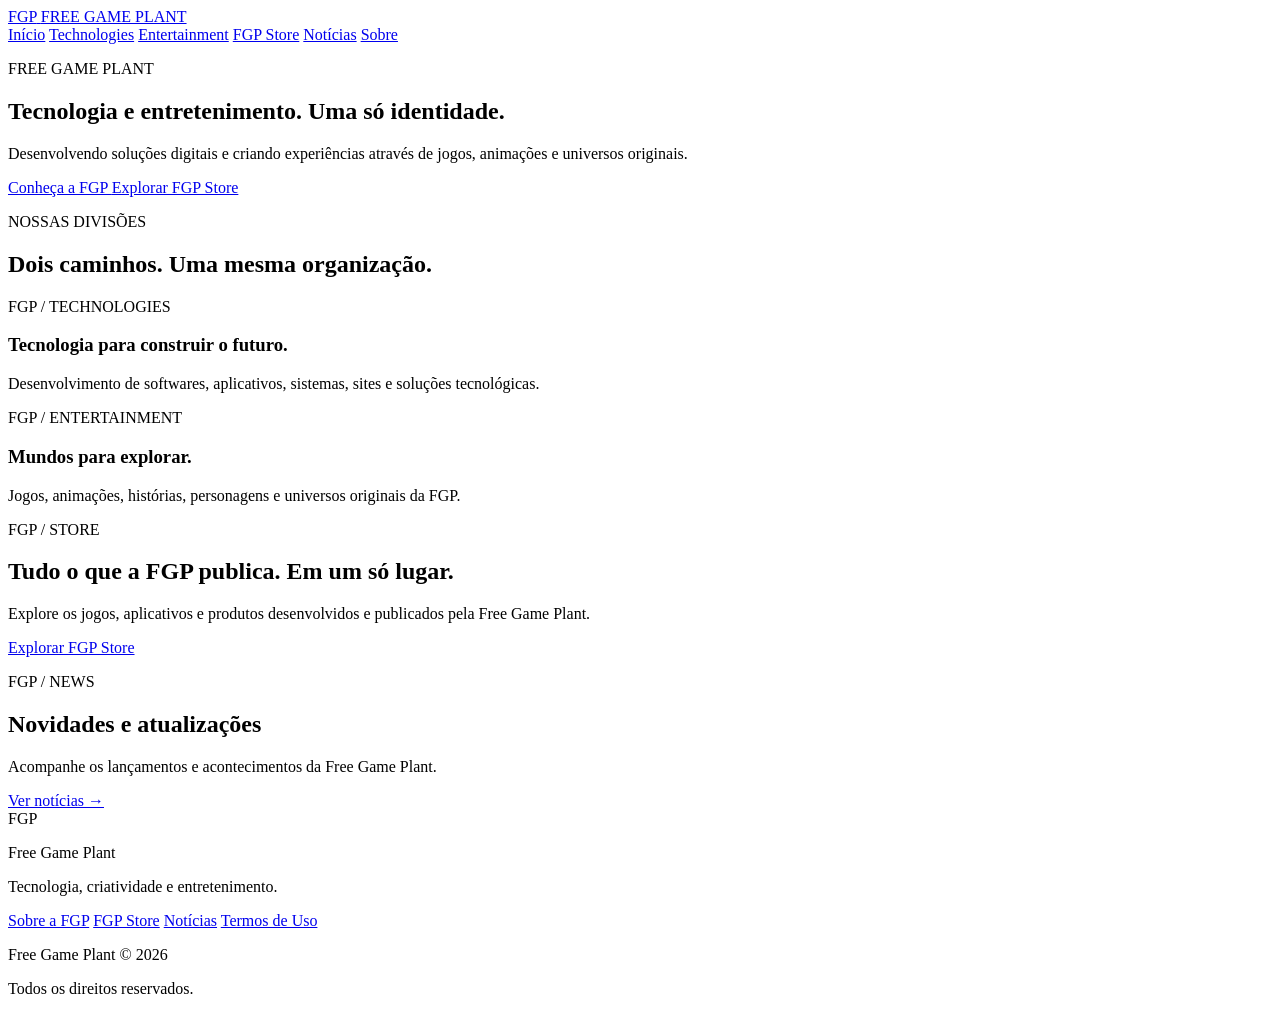
==== index.html @ 2a508118 "Create index.html Create the initial index.html structure for the new Free Game Plant official websi" ====
<!DOCTYPE html>
<html lang="pt-BR">

<head>
    <meta charset="UTF-8">
    <meta name="viewport" content="width=device-width, initial-scale=1.0">

    <meta name="author" content="Free Game Plant">
    <meta name="description" content="Free Game Plant — Tecnologia e entretenimento em uma só organização.">

    <meta name="theme-color" content="#101827">

    <title>Free Game Plant | FGP</title>

    <link rel="stylesheet" href="css/main.css">
    <link rel="stylesheet" href="css/components.css">
    <link rel="stylesheet" href="css/responsive.css">

    <script src="js/main.js" defer></script>
    <script src="js/navigation.js" defer></script>
</head>

<body>

    <!-- HEADER -->
    <header class="header">

        <a href="index.html" class="logo">
            <span class="logo-symbol">FGP</span>
            <span class="logo-name">FREE GAME PLANT</span>
        </a>

        <nav class="navigation">
            <a href="index.html">Início</a>
            <a href="#technologies">Technologies</a>
            <a href="#entertainment">Entertainment</a>
            <a href="pages/store.html">FGP Store</a>
            <a href="pages/news.html">Notícias</a>
            <a href="pages/about.html">Sobre</a>
        </nav>

    </header>


    <main>

        <!-- HERO -->
        <section class="hero">

            <div class="hero-content">

                <p class="hero-label">FREE GAME PLANT</p>

                <h1>
                    Tecnologia e entretenimento.
                    <span>Uma só identidade.</span>
                </h1>

                <p class="hero-description">
                    Desenvolvendo soluções digitais e criando
                    experiências através de jogos, animações
                    e universos originais.
                </p>

                <div class="hero-actions">
                    <a href="#divisions" class="button button-primary">
                        Conheça a FGP
                    </a>

                    <a href="pages/store.html" class="button button-secondary">
                        Explorar FGP Store
                    </a>
                </div>

            </div>

        </section>


        <!-- DIVISÕES -->
        <section class="divisions" id="divisions">

            <div class="section-heading">
                <p class="section-label">NOSSAS DIVISÕES</p>

                <h2>
                    Dois caminhos.
                    <span>Uma mesma organização.</span>
                </h2>
            </div>


            <article class="division-card technologies" id="technologies">

                <div class="division-content">
                    <p class="division-label">FGP / TECHNOLOGIES</p>

                    <h3>Tecnologia para construir o futuro.</h3>

                    <p>
                        Desenvolvimento de softwares, aplicativos,
                        sistemas, sites e soluções tecnológicas.
                    </p>
                </div>

            </article>


            <article class="division-card entertainment" id="entertainment">

                <div class="division-content">
                    <p class="division-label">FGP / ENTERTAINMENT</p>

                    <h3>Mundos para explorar.</h3>

                    <p>
                        Jogos, animações, histórias, personagens
                        e universos originais da FGP.
                    </p>
                </div>

            </article>

        </section>


        <!-- STORE -->
        <section class="store-section">

            <div class="store-content">
                <p class="section-label">FGP / STORE</p>

                <h2>
                    Tudo o que a FGP publica.
                    <span>Em um só lugar.</span>
                </h2>

                <p>
                    Explore os jogos, aplicativos e produtos
                    desenvolvidos e publicados pela Free Game Plant.
                </p>

                <a href="pages/store.html" class="button button-store">
                    Explorar FGP Store
                </a>
            </div>

        </section>


        <!-- NOTÍCIAS -->
        <section class="news-section">

            <div class="section-heading">
                <p class="section-label">FGP / NEWS</p>
                <h2>Novidades e atualizações</h2>

                <p>
                    Acompanhe os lançamentos e acontecimentos
                    da Free Game Plant.
                </p>
            </div>

            <a href="pages/news.html" class="text-link">
                Ver notícias →
            </a>

        </section>

    </main>


    <!-- FOOTER -->
    <footer class="footer">

        <div class="footer-brand">
            <span class="logo-symbol">FGP</span>

            <p>Free Game Plant</p>

            <p class="footer-description">
                Tecnologia, criatividade e entretenimento.
            </p>
        </div>


        <div class="footer-links">
            <a href="pages/about.html">Sobre a FGP</a>
            <a href="pages/store.html">FGP Store</a>
            <a href="pages/news.html">Notícias</a>
            <a href="policiesPrivacy/terms.html">Termos de Uso</a>
        </div>


        <div class="footer-copyright">
            <p>Free Game Plant © 2026</p>
            <p>Todos os direitos reservados.</p>
        </div>

    </footer>

</body>
</html>
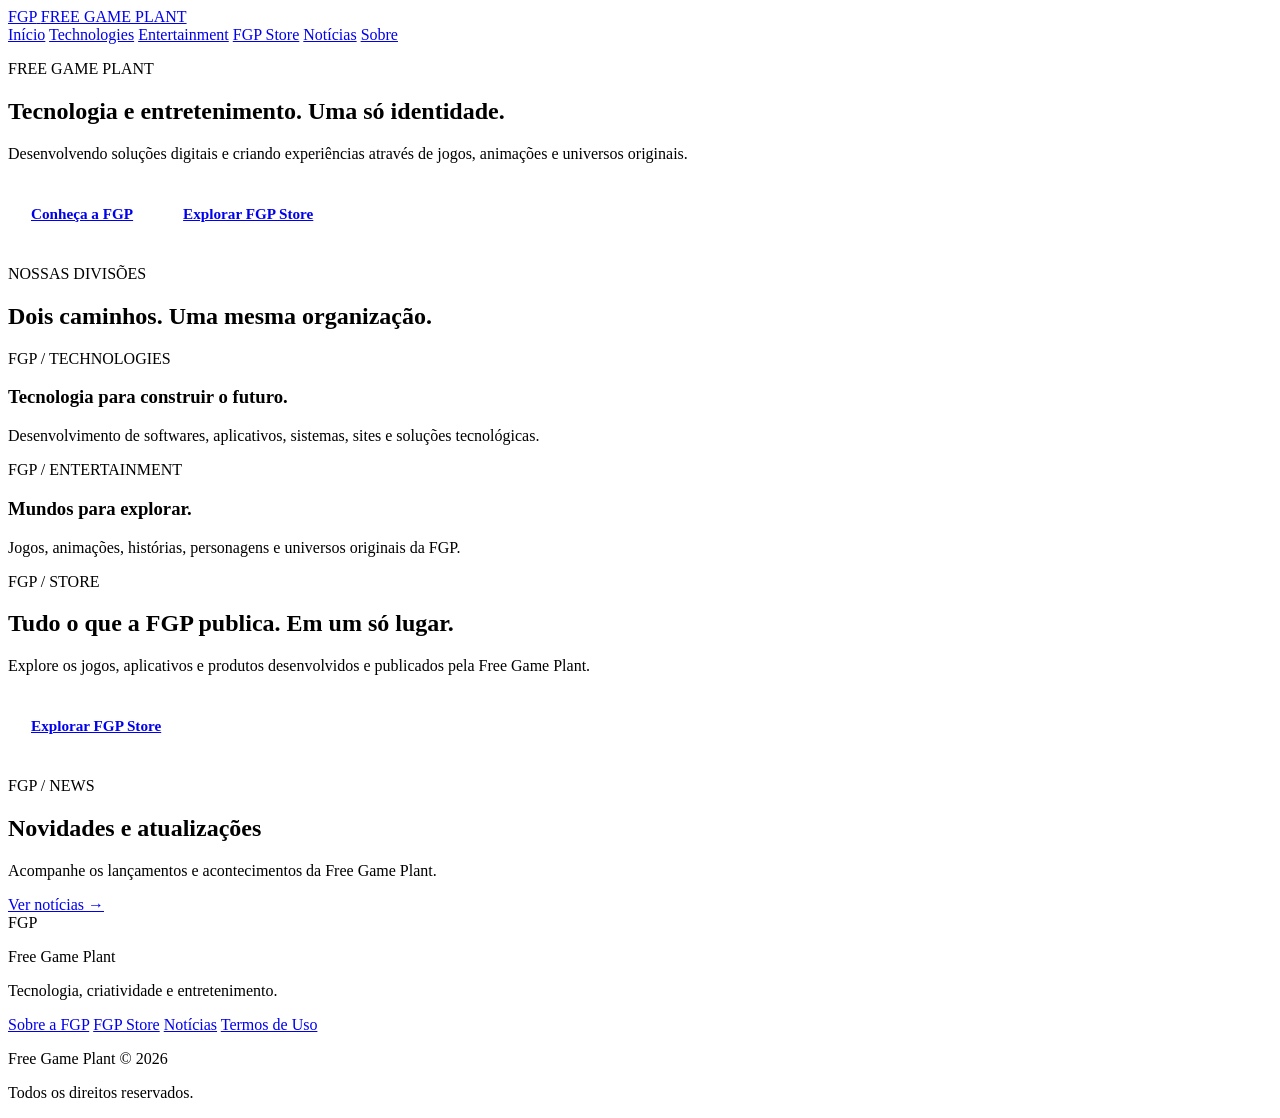
==== commit bbdaa524: "Update index.html" ====
--- a/index.html
+++ b/index.html
@@ -17,8 +17,6 @@
     <link rel="stylesheet" href="css/components.css">
     <link rel="stylesheet" href="css/responsive.css">
 
-    <script src="js/main.js" defer></script>
-    <script src="js/navigation.js" defer></script>
 </head>
 
 <body>
@@ -200,5 +198,7 @@
 
     </footer>
 
+    <script src="js/main.js" defer></script>
+    <script src="js/navigation.js" defer></script>
 </body>
 </html>
--- a/css/main.css
+++ b/css/main.css
@@ -0,0 +1,321 @@
+
+/* ========================================
+   FREE GAME PLANT
+   COMPONENTES VISUAIS
+   Arquivo: css/components.css
+   ======================================== */
+
+
+/* 1. BOTÕES */
+
+.btn,
+.button {
+    display: inline-flex;
+    align-items: center;
+    justify-content: center;
+    gap: 8px;
+
+    min-height: 44px;
+    padding: 12px 22px;
+
+    border: 1px solid transparent;
+    border-radius: 10px;
+
+    font-size: 0.95rem;
+    font-weight: 700;
+
+    cursor: pointer;
+    transition: all 0.25s ease;
+}
+
+.btn-primary {
+    background: var(--tech-main);
+    color: white;
+}
+
+.btn-primary:hover {
+    background: var(--tech-light);
+    transform: translateY(-3px);
+}
+
+.btn-secondary {
+    background: transparent;
+    border-color: var(--border-color);
+    color: var(--text-primary);
+}
+
+.btn-secondary:hover {
+    background: var(--bg-tertiary);
+    transform: translateY(-3px);
+}
+
+.btn-entertainment {
+    background: var(--ent-main);
+    color: white;
+}
+
+.btn-entertainment:hover {
+    background: var(--ent-light);
+}
+
+.btn-store {
+    background: var(--store-main);
+    color: white;
+}
+
+.btn-store:hover {
+    background: var(--store-light);
+}
+
+
+/* 2. CARTÕES */
+
+.card {
+    padding: 28px;
+
+    background: var(--bg-secondary);
+    border: 1px solid var(--border-color);
+    border-radius: 18px;
+
+    transition: all 0.25s ease;
+}
+
+.card:hover {
+    transform: translateY(-5px);
+    border-color: rgba(255, 255, 255, 0.2);
+}
+
+.card p:last-child {
+    margin-bottom: 0;
+}
+
+
+/* 3. CARTÃO TECHNOLOGIES */
+
+.card-technologies {
+    background: linear-gradient(
+        145deg,
+        var(--tech-dark),
+        var(--bg-secondary)
+    );
+
+    border-color: rgba(53, 167, 217, 0.25);
+}
+
+.card-technologies:hover {
+    border-color: var(--tech-light);
+}
+
+
+/* 4. CARTÃO ENTERTAINMENT */
+
+.card-entertainment {
+    background: linear-gradient(
+        145deg,
+        var(--ent-dark),
+        var(--bg-secondary)
+    );
+
+    border-color: rgba(167, 123, 224, 0.25);
+}
+
+.card-entertainment:hover {
+    border-color: var(--ent-light);
+}
+
+
+/* 5. CARTÃO STORE */
+
+.card-store {
+    background: linear-gradient(
+        145deg,
+        var(--store-dark),
+        var(--bg-secondary)
+    );
+
+    border-color: rgba(85, 184, 138, 0.25);
+}
+
+.card-store:hover {
+    border-color: var(--store-light);
+}
+
+
+/* 6. ETIQUETAS */
+
+.tag {
+    display: inline-block;
+
+    padding: 5px 12px;
+    margin-bottom: 12px;
+
+    border-radius: 20px;
+
+    background: var(--bg-tertiary);
+    color: var(--text-secondary);
+
+    font-size: 0.78rem;
+    font-weight: 700;
+    letter-spacing: 0.5px;
+}
+
+.tag-tech {
+    background: var(--tech-dark);
+    color: var(--tech-soft);
+}
+
+.tag-entertainment {
+    background: var(--ent-dark);
+    color: var(--ent-soft);
+}
+
+.tag-store {
+    background: var(--store-dark);
+    color: var(--store-soft);
+}
+
+
+/* 7. LINKS */
+
+.link {
+    color: var(--tech-light);
+    font-weight: 600;
+}
+
+.link:hover {
+    color: var(--tech-soft);
+    text-decoration: underline;
+}
+
+.link-entertainment {
+    color: var(--ent-light);
+}
+
+.link-store {
+    color: var(--store-light);
+}
+
+
+/* 8. NAVEGAÇÃO */
+
+.nav-link {
+    position: relative;
+    padding: 6px 0;
+
+    color: var(--text-secondary);
+    font-weight: 600;
+}
+
+.nav-link::after {
+    content: "";
+
+    position: absolute;
+    bottom: 0;
+    left: 0;
+
+    width: 0;
+    height: 2px;
+
+    background: var(--tech-light);
+    transition: width 0.25s ease;
+}
+
+.nav-link:hover {
+    color: var(--text-primary);
+}
+
+.nav-link:hover::after {
+    width: 100%;
+}
+
+
+/* 9. CARTÕES DE NOTÍCIAS */
+
+.news-card {
+    display: flex;
+    flex-direction: column;
+    gap: 12px;
+
+    padding: 24px;
+
+    background: var(--bg-secondary);
+    border: 1px solid var(--border-color);
+    border-radius: 16px;
+
+    transition: all 0.25s ease;
+}
+
+.news-card:hover {
+    transform: translateY(-4px);
+    border-color: var(--tech-main);
+}
+
+.news-date {
+    color: var(--text-secondary);
+    font-size: 0.82rem;
+}
+
+.news-title {
+    font-size: 1.2rem;
+    font-weight: 700;
+}
+
+
+/* 10. SEPARADORES */
+
+.separator {
+    width: 100%;
+    height: 1px;
+
+    margin: 30px 0;
+
+    background: var(--border-color);
+}
+
+
+/* 11. ÍCONES */
+
+.icon {
+    display: inline-flex;
+    align-items: center;
+    justify-content: center;
+
+    width: 42px;
+    height: 42px;
+
+    border-radius: 12px;
+    background: var(--bg-tertiary);
+
+    font-size: 1.3rem;
+}
+
+.icon-tech {
+    background: var(--tech-dark);
+}
+
+.icon-entertainment {
+    background: var(--ent-dark);
+}
+
+.icon-store {
+    background: var(--store-dark);
+}
+
+
+/* 12. EFEITOS DE FOCO */
+
+button:focus-visible,
+a:focus-visible {
+    outline: 3px solid var(--tech-light);
+    outline-offset: 4px;
+}
+
+
+/* 13. ESTADOS DESABILITADOS */
+
+button:disabled,
+.btn:disabled {
+    opacity: 0.5;
+    cursor: not-allowed;
+    transform: none;
+}
--- a/css/components.css
+++ b/css/components.css
@@ -0,0 +1,321 @@
+
+/* ========================================
+   FREE GAME PLANT
+   COMPONENTES VISUAIS
+   Arquivo: css/components.css
+   ======================================== */
+
+
+/* 1. BOTÕES */
+
+.btn,
+.button {
+    display: inline-flex;
+    align-items: center;
+    justify-content: center;
+    gap: 8px;
+
+    min-height: 44px;
+    padding: 12px 22px;
+
+    border: 1px solid transparent;
+    border-radius: 10px;
+
+    font-size: 0.95rem;
+    font-weight: 700;
+
+    cursor: pointer;
+    transition: all 0.25s ease;
+}
+
+.btn-primary {
+    background: var(--tech-main);
+    color: white;
+}
+
+.btn-primary:hover {
+    background: var(--tech-light);
+    transform: translateY(-3px);
+}
+
+.btn-secondary {
+    background: transparent;
+    border-color: var(--border-color);
+    color: var(--text-primary);
+}
+
+.btn-secondary:hover {
+    background: var(--bg-tertiary);
+    transform: translateY(-3px);
+}
+
+.btn-entertainment {
+    background: var(--ent-main);
+    color: white;
+}
+
+.btn-entertainment:hover {
+    background: var(--ent-light);
+}
+
+.btn-store {
+    background: var(--store-main);
+    color: white;
+}
+
+.btn-store:hover {
+    background: var(--store-light);
+}
+
+
+/* 2. CARTÕES */
+
+.card {
+    padding: 28px;
+
+    background: var(--bg-secondary);
+    border: 1px solid var(--border-color);
+    border-radius: 18px;
+
+    transition: all 0.25s ease;
+}
+
+.card:hover {
+    transform: translateY(-5px);
+    border-color: rgba(255, 255, 255, 0.2);
+}
+
+.card p:last-child {
+    margin-bottom: 0;
+}
+
+
+/* 3. CARTÃO TECHNOLOGIES */
+
+.card-technologies {
+    background: linear-gradient(
+        145deg,
+        var(--tech-dark),
+        var(--bg-secondary)
+    );
+
+    border-color: rgba(53, 167, 217, 0.25);
+}
+
+.card-technologies:hover {
+    border-color: var(--tech-light);
+}
+
+
+/* 4. CARTÃO ENTERTAINMENT */
+
+.card-entertainment {
+    background: linear-gradient(
+        145deg,
+        var(--ent-dark),
+        var(--bg-secondary)
+    );
+
+    border-color: rgba(167, 123, 224, 0.25);
+}
+
+.card-entertainment:hover {
+    border-color: var(--ent-light);
+}
+
+
+/* 5. CARTÃO STORE */
+
+.card-store {
+    background: linear-gradient(
+        145deg,
+        var(--store-dark),
+        var(--bg-secondary)
+    );
+
+    border-color: rgba(85, 184, 138, 0.25);
+}
+
+.card-store:hover {
+    border-color: var(--store-light);
+}
+
+
+/* 6. ETIQUETAS */
+
+.tag {
+    display: inline-block;
+
+    padding: 5px 12px;
+    margin-bottom: 12px;
+
+    border-radius: 20px;
+
+    background: var(--bg-tertiary);
+    color: var(--text-secondary);
+
+    font-size: 0.78rem;
+    font-weight: 700;
+    letter-spacing: 0.5px;
+}
+
+.tag-tech {
+    background: var(--tech-dark);
+    color: var(--tech-soft);
+}
+
+.tag-entertainment {
+    background: var(--ent-dark);
+    color: var(--ent-soft);
+}
+
+.tag-store {
+    background: var(--store-dark);
+    color: var(--store-soft);
+}
+
+
+/* 7. LINKS */
+
+.link {
+    color: var(--tech-light);
+    font-weight: 600;
+}
+
+.link:hover {
+    color: var(--tech-soft);
+    text-decoration: underline;
+}
+
+.link-entertainment {
+    color: var(--ent-light);
+}
+
+.link-store {
+    color: var(--store-light);
+}
+
+
+/* 8. NAVEGAÇÃO */
+
+.nav-link {
+    position: relative;
+    padding: 6px 0;
+
+    color: var(--text-secondary);
+    font-weight: 600;
+}
+
+.nav-link::after {
+    content: "";
+
+    position: absolute;
+    bottom: 0;
+    left: 0;
+
+    width: 0;
+    height: 2px;
+
+    background: var(--tech-light);
+    transition: width 0.25s ease;
+}
+
+.nav-link:hover {
+    color: var(--text-primary);
+}
+
+.nav-link:hover::after {
+    width: 100%;
+}
+
+
+/* 9. CARTÕES DE NOTÍCIAS */
+
+.news-card {
+    display: flex;
+    flex-direction: column;
+    gap: 12px;
+
+    padding: 24px;
+
+    background: var(--bg-secondary);
+    border: 1px solid var(--border-color);
+    border-radius: 16px;
+
+    transition: all 0.25s ease;
+}
+
+.news-card:hover {
+    transform: translateY(-4px);
+    border-color: var(--tech-main);
+}
+
+.news-date {
+    color: var(--text-secondary);
+    font-size: 0.82rem;
+}
+
+.news-title {
+    font-size: 1.2rem;
+    font-weight: 700;
+}
+
+
+/* 10. SEPARADORES */
+
+.separator {
+    width: 100%;
+    height: 1px;
+
+    margin: 30px 0;
+
+    background: var(--border-color);
+}
+
+
+/* 11. ÍCONES */
+
+.icon {
+    display: inline-flex;
+    align-items: center;
+    justify-content: center;
+
+    width: 42px;
+    height: 42px;
+
+    border-radius: 12px;
+    background: var(--bg-tertiary);
+
+    font-size: 1.3rem;
+}
+
+.icon-tech {
+    background: var(--tech-dark);
+}
+
+.icon-entertainment {
+    background: var(--ent-dark);
+}
+
+.icon-store {
+    background: var(--store-dark);
+}
+
+
+/* 12. EFEITOS DE FOCO */
+
+button:focus-visible,
+a:focus-visible {
+    outline: 3px solid var(--tech-light);
+    outline-offset: 4px;
+}
+
+
+/* 13. ESTADOS DESABILITADOS */
+
+button:disabled,
+.btn:disabled {
+    opacity: 0.5;
+    cursor: not-allowed;
+    transform: none;
+}
--- a/css/responsive.css
+++ b/css/responsive.css
@@ -0,0 +1,196 @@
+
+/* ========================================
+   FREE GAME PLANT
+   RESPONSIVIDADE
+   Arquivo: css/responsive.css
+   ======================================== */
+
+
+/* 1. TELAS MÉDIAS — TABLETS */
+
+@media (max-width: 1024px) {
+
+    section {
+        padding: 75px 5%;
+    }
+
+    header {
+        padding: 16px 5%;
+    }
+
+    header nav {
+        gap: 16px;
+    }
+
+    .hero {
+        min-height: 540px;
+    }
+
+    .divisions,
+    .divisions-container {
+        gap: 18px;
+    }
+
+    .card {
+        padding: 24px;
+    }
+}
+
+
+/* 2. TELAS MENORES — TABLETS E CELULARES GRANDES */
+
+@media (max-width: 768px) {
+
+    header {
+        flex-direction: column;
+        gap: 16px;
+
+        padding: 18px 5%;
+    }
+
+    header nav {
+        width: 100%;
+        justify-content: center;
+        gap: 12px 20px;
+    }
+
+    header nav a {
+        font-size: 0.9rem;
+    }
+
+    section {
+        padding: 65px 6%;
+    }
+
+    .hero {
+        min-height: 480px;
+    }
+
+    .hero p {
+        font-size: 1rem;
+    }
+
+    .divisions,
+    .divisions-container {
+        grid-template-columns: 1fr;
+    }
+
+    .technologies,
+    .entertainment {
+        padding: 26px;
+    }
+
+    footer {
+        padding: 35px 6%;
+    }
+}
+
+
+/* 3. CELULARES */
+
+@media (max-width: 480px) {
+
+    h1 {
+        font-size: 2.4rem;
+        letter-spacing: -1px;
+    }
+
+    h2 {
+        font-size: 1.8rem;
+    }
+
+    h3 {
+        font-size: 1.2rem;
+    }
+
+    header {
+        padding: 16px 4%;
+    }
+
+    header nav {
+        gap: 10px 14px;
+    }
+
+    header nav a {
+        font-size: 0.82rem;
+    }
+
+    section {
+        padding: 55px 5%;
+    }
+
+    .hero {
+        min-height: 430px;
+    }
+
+    .hero p {
+        font-size: 0.95rem;
+    }
+
+    .btn,
+    .button {
+        width: 100%;
+        max-width: 300px;
+
+        margin: 7px auto;
+        padding: 12px 16px;
+    }
+
+    .card {
+        padding: 20px;
+    }
+
+    .technologies,
+    .entertainment {
+        padding: 22px;
+    }
+
+    .news-card {
+        padding: 20px;
+    }
+
+    footer {
+        padding: 30px 5%;
+    }
+}
+
+
+/* 4. CELULARES MUITO PEQUENOS */
+
+@media (max-width: 360px) {
+
+    h1 {
+        font-size: 2rem;
+    }
+
+    h2 {
+        font-size: 1.6rem;
+    }
+
+    header nav {
+        gap: 9px;
+    }
+
+    header nav a {
+        font-size: 0.76rem;
+    }
+
+    .hero {
+        min-height: 390px;
+    }
+}
+
+
+/* 5. ACESSIBILIDADE — MOVIMENTO REDUZIDO */
+
+@media (prefers-reduced-motion: reduce) {
+
+    *,
+    *::before,
+    *::after {
+        scroll-behavior: auto !important;
+        animation-duration: 0.01ms !important;
+        animation-iteration-count: 1 !important;
+        transition-duration: 0.01ms !important;
+    }
+}
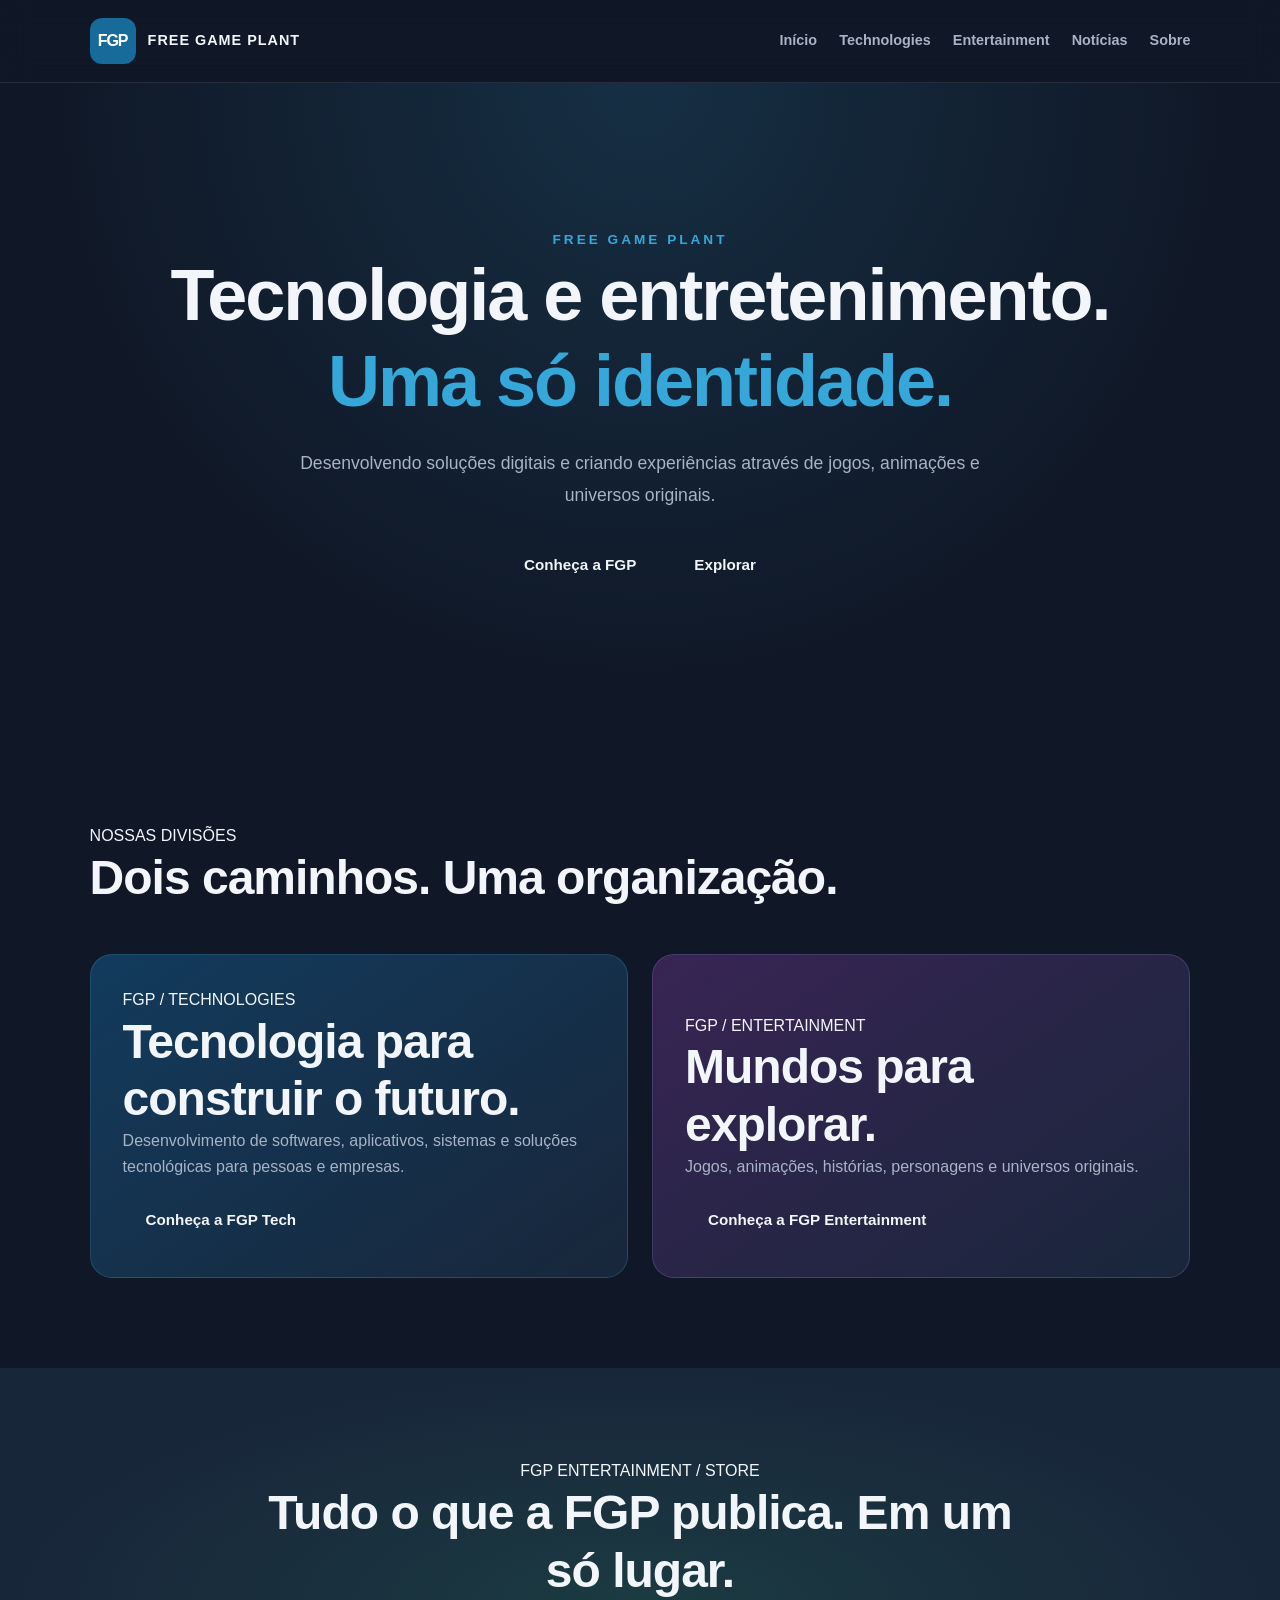
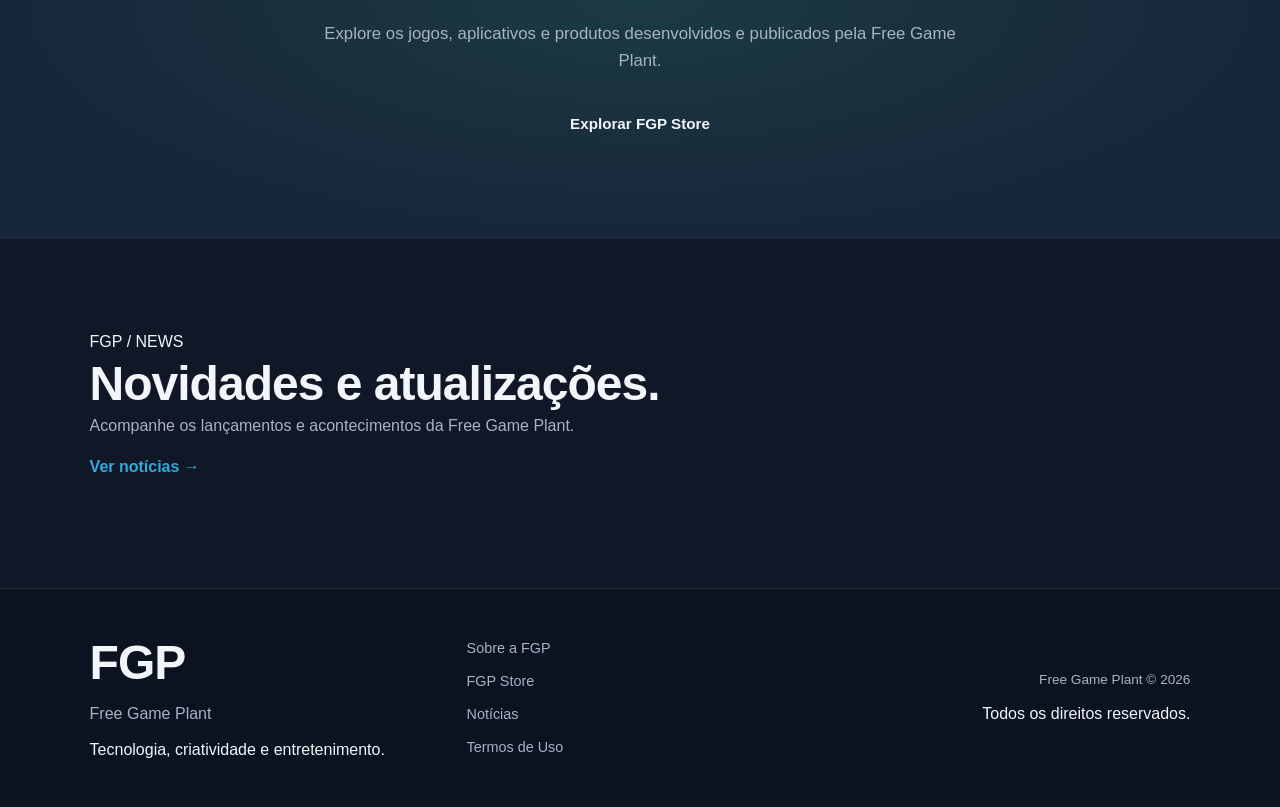
==== commit 0c0b54a7: "Update index.html" ====
--- a/index.html
+++ b/index.html
@@ -1,15 +1,11 @@
 
 <!DOCTYPE html>
 <html lang="pt-BR">
-
 <head>
     <meta charset="UTF-8">
     <meta name="viewport" content="width=device-width, initial-scale=1.0">
 
-    <meta name="author" content="Free Game Plant">
-    <meta name="description" content="Free Game Plant — Tecnologia e entretenimento em uma só organização.">
-
-    <meta name="theme-color" content="#101827">
+    <meta name="description" content="Free Game Plant — Tecnologia e entretenimento em uma só identidade.">
 
     <title>Free Game Plant | FGP</title>
 
@@ -17,13 +13,14 @@
     <link rel="stylesheet" href="css/components.css">
     <link rel="stylesheet" href="css/responsive.css">
 
+    <script src="js/main.js" defer></script>
+    <script src="js/navigation.js" defer></script>
 </head>
 
 <body>
 
     <!-- HEADER -->
     <header class="header">
-
         <a href="index.html" class="logo">
             <span class="logo-symbol">FGP</span>
             <span class="logo-name">FREE GAME PLANT</span>
@@ -33,22 +30,21 @@
             <a href="index.html">Início</a>
             <a href="#technologies">Technologies</a>
             <a href="#entertainment">Entertainment</a>
-            <a href="pages/store.html">FGP Store</a>
             <a href="pages/news.html">Notícias</a>
             <a href="pages/about.html">Sobre</a>
         </nav>
-
     </header>
 
 
+    <!-- HERO -->
     <main>
 
-        <!-- HERO -->
         <section class="hero">
-
             <div class="hero-content">
 
-                <p class="hero-label">FREE GAME PLANT</p>
+                <span class="hero-label">
+                    FREE GAME PLANT
+                </span>
 
                 <h1>
                     Tecnologia e entretenimento.
@@ -66,56 +62,70 @@
                         Conheça a FGP
                     </a>
 
-                    <a href="pages/store.html" class="button button-secondary">
-                        Explorar FGP Store
+                    <a href="#entertainment" class="button button-secondary">
+                        Explorar
                     </a>
                 </div>
 
             </div>
-
-        </section>
-
-
-        <!-- DIVISÕES -->
+        </section>
+
+
+        <!-- DIVISIONS -->
         <section class="divisions" id="divisions">
 
             <div class="section-heading">
-                <p class="section-label">NOSSAS DIVISÕES</p>
-
-                <h2>
-                    Dois caminhos.
-                    <span>Uma mesma organização.</span>
-                </h2>
-            </div>
-
-
+                <span>NOSSAS DIVISÕES</span>
+                <h2>Dois caminhos. Uma organização.</h2>
+            </div>
+
+
+            <!-- TECHNOLOGIES -->
             <article class="division-card technologies" id="technologies">
 
                 <div class="division-content">
-                    <p class="division-label">FGP / TECHNOLOGIES</p>
-
-                    <h3>Tecnologia para construir o futuro.</h3>
+
+                    <span>FGP / TECHNOLOGIES</span>
+
+                    <h2>
+                        Tecnologia para construir o futuro.
+                    </h2>
 
                     <p>
                         Desenvolvimento de softwares, aplicativos,
-                        sistemas, sites e soluções tecnológicas.
+                        sistemas e soluções tecnológicas para pessoas
+                        e empresas.
                     </p>
+
+                    <a href="pages/technologies.html" class="button button-primary">
+                        Conheça a FGP Tech
+                    </a>
+
                 </div>
 
             </article>
 
 
+            <!-- ENTERTAINMENT -->
             <article class="division-card entertainment" id="entertainment">
 
                 <div class="division-content">
-                    <p class="division-label">FGP / ENTERTAINMENT</p>
-
-                    <h3>Mundos para explorar.</h3>
+
+                    <span>FGP / ENTERTAINMENT</span>
+
+                    <h2>
+                        Mundos para explorar.
+                    </h2>
 
                     <p>
                         Jogos, animações, histórias, personagens
-                        e universos originais da FGP.
+                        e universos originais.
                     </p>
+
+                    <a href="pages/entertainment.html" class="button button-primary">
+                        Conheça a FGP Entertainment
+                    </a>
+
                 </div>
 
             </article>
@@ -127,11 +137,12 @@
         <section class="store-section">
 
             <div class="store-content">
-                <p class="section-label">FGP / STORE</p>
+
+                <span>FGP ENTERTAINMENT / STORE</span>
 
                 <h2>
                     Tudo o que a FGP publica.
-                    <span>Em um só lugar.</span>
+                    Em um só lugar.
                 </h2>
 
                 <p>
@@ -142,27 +153,28 @@
                 <a href="pages/store.html" class="button button-store">
                     Explorar FGP Store
                 </a>
-            </div>
-
-        </section>
-
-
-        <!-- NOTÍCIAS -->
+
+            </div>
+
+        </section>
+
+
+        <!-- NEWS -->
         <section class="news-section">
 
             <div class="section-heading">
-                <p class="section-label">FGP / NEWS</p>
-                <h2>Novidades e atualizações</h2>
+                <span>FGP / NEWS</span>
+                <h2>Novidades e atualizações.</h2>
 
                 <p>
                     Acompanhe os lançamentos e acontecimentos
                     da Free Game Plant.
                 </p>
-            </div>
-
-            <a href="pages/news.html" class="text-link">
-                Ver notícias →
-            </a>
+
+                <a href="pages/news.html" class="text-link">
+                    Ver notícias →
+                </a>
+            </div>
 
         </section>
 
@@ -173,15 +185,10 @@
     <footer class="footer">
 
         <div class="footer-brand">
-            <span class="logo-symbol">FGP</span>
-
+            <h2>FGP</h2>
             <p>Free Game Plant</p>
-
-            <p class="footer-description">
-                Tecnologia, criatividade e entretenimento.
-            </p>
+            <span>Tecnologia, criatividade e entretenimento.</span>
         </div>
-
 
         <div class="footer-links">
             <a href="pages/about.html">Sobre a FGP</a>
@@ -190,15 +197,12 @@
             <a href="policiesPrivacy/terms.html">Termos de Uso</a>
         </div>
 
-
         <div class="footer-copyright">
             <p>Free Game Plant © 2026</p>
-            <p>Todos os direitos reservados.</p>
+            <span>Todos os direitos reservados.</span>
         </div>
 
     </footer>
 
-    <script src="js/main.js" defer></script>
-    <script src="js/navigation.js" defer></script>
 </body>
 </html>
--- a/css/main.css
+++ b/css/main.css
@@ -1,321 +1,535 @@
 
-/* ========================================
+/* ============================================
    FREE GAME PLANT
-   COMPONENTES VISUAIS
-   Arquivo: css/components.css
-   ======================================== */
-
-
-/* 1. BOTÕES */
-
-.btn,
-.button {
+   IDENTIDADE VISUAL GLOBAL
+   Arquivo: css/main.css
+   ============================================ */
+
+
+/* 1. VARIÁVEIS GLOBAIS */
+
+:root {
+    color-scheme: dark;
+
+    /* Identidade principal */
+    --bg-primary: #101827;
+    --bg-secondary: #18263a;
+    --bg-tertiary: #202f45;
+
+    --text-primary: #f2f5f9;
+    --text-secondary: #a8b3c5;
+
+    --border-color: rgba(255, 255, 255, 0.09);
+
+    /* FGP Technologies */
+    --tech-dark: #123b5d;
+    --tech-main: #176b9b;
+    --tech-light: #35a7d9;
+    --tech-soft: #b9e6f8;
+
+    /* FGP Entertainment */
+    --ent-dark: #382454;
+    --ent-main: #67439a;
+    --ent-light: #a77be0;
+    --ent-soft: #e2d1fa;
+
+    /* FGP Store */
+    --store-dark: #174b3a;
+    --store-main: #25845c;
+    --store-light: #55b88a;
+    --store-soft: #c7f0d9;
+
+    /* Formatação */
+    --radius-small: 8px;
+    --radius-medium: 14px;
+    --radius-large: 22px;
+
+    --content-width: 1180px;
+
+    --transition: 0.25s ease;
+}
+
+
+/* 2. RESET GLOBAL */
+
+* {
+    margin: 0;
+    padding: 0;
+    box-sizing: border-box;
+}
+
+html {
+    scroll-behavior: smooth;
+    scroll-padding-top: 100px;
+}
+
+body {
+    min-width: 320px;
+
+    background: var(--bg-primary);
+    color: var(--text-primary);
+
+    font-family: Arial, Helvetica, sans-serif;
+    line-height: 1.6;
+
+    overflow-x: hidden;
+}
+
+a {
+    color: inherit;
+    text-decoration: none;
+    transition: var(--transition);
+}
+
+img {
+    display: block;
+    max-width: 100%;
+}
+
+button {
+    font: inherit;
+}
+
+
+/* 3. TIPOGRAFIA */
+
+h1,
+h2,
+h3,
+h4 {
+    color: var(--text-primary);
+    line-height: 1.2;
+}
+
+h1 {
+    font-size: clamp(2.5rem, 6vw, 4.5rem);
+    font-weight: 800;
+    letter-spacing: -2px;
+}
+
+h2 {
+    font-size: clamp(2rem, 4vw, 3rem);
+    font-weight: 800;
+    letter-spacing: -1px;
+}
+
+h3 {
+    font-size: 1.5rem;
+    font-weight: 700;
+}
+
+p {
+    color: var(--text-secondary);
+    margin-bottom: 16px;
+}
+
+
+/* 4. ESTRUTURA PRINCIPAL */
+
+main {
+    width: 100%;
+}
+
+section {
+    width: 100%;
+    padding: 90px 7%;
+}
+
+
+/* 5. CABEÇALHO */
+
+.header {
+    position: sticky;
+    top: 0;
+    z-index: 1000;
+
+    width: 100%;
+
+    display: flex;
+    align-items: center;
+    justify-content: space-between;
+    gap: 24px;
+
+    padding: 18px 7%;
+
+    background: rgba(16, 24, 39, 0.94);
+    border-bottom: 1px solid var(--border-color);
+
+    backdrop-filter: blur(14px);
+    -webkit-backdrop-filter: blur(14px);
+}
+
+
+/* LOGOTIPO */
+
+.logo {
+    display: flex;
+    align-items: center;
+    gap: 12px;
+
+    flex-shrink: 0;
+}
+
+.logo-symbol {
+    width: 46px;
+    height: 46px;
+
     display: inline-flex;
     align-items: center;
     justify-content: center;
-    gap: 8px;
-
-    min-height: 44px;
-    padding: 12px 22px;
-
-    border: 1px solid transparent;
-    border-radius: 10px;
-
-    font-size: 0.95rem;
-    font-weight: 700;
-
-    cursor: pointer;
-    transition: all 0.25s ease;
-}
-
-.btn-primary {
+
+    border-radius: 12px;
+
     background: var(--tech-main);
     color: white;
-}
-
-.btn-primary:hover {
-    background: var(--tech-light);
-    transform: translateY(-3px);
-}
-
-.btn-secondary {
-    background: transparent;
-    border-color: var(--border-color);
+
+    font-size: 1rem;
+    font-weight: 900;
+    letter-spacing: -1px;
+}
+
+.logo-name {
     color: var(--text-primary);
-}
-
-.btn-secondary:hover {
-    background: var(--bg-tertiary);
-    transform: translateY(-3px);
-}
-
-.btn-entertainment {
-    background: var(--ent-main);
+
+    font-size: 0.9rem;
+    font-weight: 800;
+    letter-spacing: 1px;
+}
+
+
+/* NAVEGAÇÃO */
+
+.navigation {
+    display: flex;
+    align-items: center;
+    justify-content: flex-end;
+    flex-wrap: wrap;
+    gap: 22px;
+}
+
+.navigation a {
+    position: relative;
+
+    color: var(--text-secondary);
+    font-size: 0.9rem;
+    font-weight: 600;
+}
+
+.navigation a:hover {
+    color: var(--text-primary);
+}
+
+.navigation a[aria-current="location"] {
+    color: var(--tech-light);
+}
+
+
+/* 6. HERO */
+
+.hero {
+    min-height: 650px;
+
+    display: flex;
+    align-items: center;
+    justify-content: center;
+
+    text-align: center;
+
+    background:
+        radial-gradient(
+            ellipse at 50% 0%,
+            rgba(53, 167, 217, 0.16),
+            transparent 65%
+        ),
+        var(--bg-primary);
+}
+
+.hero-content {
+    width: 100%;
+    max-width: 950px;
+}
+
+.hero-label {
+    margin-bottom: 24px;
+
+    color: var(--tech-light);
+
+    font-size: 0.85rem;
+    font-weight: 800;
+    letter-spacing: 3px;
+}
+
+.hero h1 {
+    margin-bottom: 24px;
+}
+
+.hero h1 span {
+    display: block;
+    color: var(--tech-light);
+}
+
+.hero-description {
+    max-width: 700px;
+
+    margin: 0 auto 28px;
+
+    font-size: 1.1rem;
+    line-height: 1.8;
+}
+
+.hero-actions {
+    display: flex;
+    align-items: center;
+    justify-content: center;
+    flex-wrap: wrap;
+    gap: 12px;
+}
+
+
+/* 7. TÍTULOS DE SEÇÃO */
+
+.section-heading {
+    width: 100%;
+    margin-bottom: 24px;
+}
+
+.section-label {
+    margin-bottom: 16px;
+
+    color: var(--tech-light);
+
+    font-size: 0.78rem;
+    font-weight: 800;
+    letter-spacing: 2px;
+}
+
+.section-heading h2 span {
+    display: block;
+    color: var(--tech-light);
+}
+
+.section-heading > p:last-child {
+    max-width: 650px;
+    margin-top: 16px;
+}
+
+
+/* 8. DIVISÕES */
+
+.divisions {
+    display: grid;
+    grid-template-columns: repeat(2, minmax(0, 1fr));
+    gap: 24px;
+
+    background: var(--bg-primary);
+}
+
+.divisions .section-heading {
+    grid-column: 1 / -1;
+}
+
+.division-card {
+    min-height: 280px;
+
+    display: flex;
+    align-items: flex-end;
+
+    padding: 32px;
+
+    border: 1px solid var(--border-color);
+    border-radius: var(--radius-large);
+
+    transition: var(--transition);
+}
+
+.division-card:hover {
+    transform: translateY(-5px);
+}
+
+.division-content {
+    max-width: 460px;
+}
+
+.division-label {
+    margin-bottom: 16px;
+
+    font-size: 0.78rem;
+    font-weight: 800;
+    letter-spacing: 2px;
+}
+
+.division-card h3 {
+    margin-bottom: 14px;
+}
+
+.division-card p:last-child {
+    margin-bottom: 0;
+}
+
+
+/* TECHNOLOGIES */
+
+.technologies {
+    background:
+        linear-gradient(
+            145deg,
+            var(--tech-dark),
+            var(--bg-secondary)
+        );
+
+    border-color: rgba(53, 167, 217, 0.25);
+}
+
+.technologies .division-label {
+    color: var(--tech-light);
+}
+
+
+/* ENTERTAINMENT */
+
+.entertainment {
+    background:
+        linear-gradient(
+            145deg,
+            var(--ent-dark),
+            var(--bg-secondary)
+        );
+
+    border-color: rgba(167, 123, 224, 0.25);
+}
+
+.entertainment .division-label {
+    color: var(--ent-light);
+}
+
+
+/* 9. FGP STORE */
+
+.store-section {
+    text-align: center;
+
+    background:
+        radial-gradient(
+            ellipse at center,
+            rgba(37, 132, 92, 0.22),
+            transparent 70%
+        ),
+        var(--bg-secondary);
+}
+
+.store-content {
+    max-width: 800px;
+    margin: 0 auto;
+}
+
+.store-content .section-label {
+    color: var(--store-light);
+}
+
+.store-content h2 {
+    margin-bottom: 22px;
+}
+
+.store-content h2 span {
+    display: block;
+    color: var(--store-light);
+}
+
+.store-content > p:not(.section-label) {
+    max-width: 650px;
+    margin: 0 auto 24px;
+
+    font-size: 1.05rem;
+}
+
+
+/* 10. NOTÍCIAS */
+
+.news-section {
+    background: var(--bg-primary);
+}
+
+.news-section .section-heading {
+    margin-bottom: 18px;
+}
+
+.text-link {
+    display: inline-block;
+
+    color: var(--tech-light);
+    font-weight: 700;
+
+    transition: var(--transition);
+}
+
+.text-link:hover {
+    color: var(--tech-soft);
+}
+
+
+/* 11. RODAPÉ */
+
+.footer {
+    display: grid;
+    grid-template-columns: 1fr 1fr 1fr;
+    align-items: center;
+    gap: 30px;
+
+    padding: 45px 7%;
+
+    background: #0b1220;
+    border-top: 1px solid var(--border-color);
+}
+
+.footer-brand,
+.footer-links,
+.footer-copyright {
+    display: flex;
+    flex-direction: column;
+    gap: 10px;
+}
+
+.footer-brand .logo-symbol {
+    margin-bottom: 6px;
+}
+
+.footer-brand p {
+    margin-bottom: 0;
+}
+
+.footer-description {
+    font-size: 0.88rem;
+}
+
+.footer-links a {
+    width: fit-content;
+
+    color: var(--text-secondary);
+    font-size: 0.9rem;
+}
+
+.footer-links a:hover {
+    color: var(--text-primary);
+}
+
+.footer-copyright {
+    text-align: right;
+}
+
+.footer-copyright p {
+    margin: 0;
+    font-size: 0.85rem;
+}
+
+
+/* 12. ACESSIBILIDADE */
+
+::selection {
+    background: var(--tech-main);
     color: white;
 }
 
-.btn-entertainment:hover {
-    background: var(--ent-light);
-}
-
-.btn-store {
-    background: var(--store-main);
-    color: white;
-}
-
-.btn-store:hover {
-    background: var(--store-light);
-}
-
-
-/* 2. CARTÕES */
-
-.card {
-    padding: 28px;
-
-    background: var(--bg-secondary);
-    border: 1px solid var(--border-color);
-    border-radius: 18px;
-
-    transition: all 0.25s ease;
-}
-
-.card:hover {
-    transform: translateY(-5px);
-    border-color: rgba(255, 255, 255, 0.2);
-}
-
-.card p:last-child {
-    margin-bottom: 0;
-}
-
-
-/* 3. CARTÃO TECHNOLOGIES */
-
-.card-technologies {
-    background: linear-gradient(
-        145deg,
-        var(--tech-dark),
-        var(--bg-secondary)
-    );
-
-    border-color: rgba(53, 167, 217, 0.25);
-}
-
-.card-technologies:hover {
-    border-color: var(--tech-light);
-}
-
-
-/* 4. CARTÃO ENTERTAINMENT */
-
-.card-entertainment {
-    background: linear-gradient(
-        145deg,
-        var(--ent-dark),
-        var(--bg-secondary)
-    );
-
-    border-color: rgba(167, 123, 224, 0.25);
-}
-
-.card-entertainment:hover {
-    border-color: var(--ent-light);
-}
-
-
-/* 5. CARTÃO STORE */
-
-.card-store {
-    background: linear-gradient(
-        145deg,
-        var(--store-dark),
-        var(--bg-secondary)
-    );
-
-    border-color: rgba(85, 184, 138, 0.25);
-}
-
-.card-store:hover {
-    border-color: var(--store-light);
-}
-
-
-/* 6. ETIQUETAS */
-
-.tag {
-    display: inline-block;
-
-    padding: 5px 12px;
-    margin-bottom: 12px;
-
-    border-radius: 20px;
-
-    background: var(--bg-tertiary);
-    color: var(--text-secondary);
-
-    font-size: 0.78rem;
-    font-weight: 700;
-    letter-spacing: 0.5px;
-}
-
-.tag-tech {
-    background: var(--tech-dark);
-    color: var(--tech-soft);
-}
-
-.tag-entertainment {
-    background: var(--ent-dark);
-    color: var(--ent-soft);
-}
-
-.tag-store {
-    background: var(--store-dark);
-    color: var(--store-soft);
-}
-
-
-/* 7. LINKS */
-
-.link {
-    color: var(--tech-light);
-    font-weight: 600;
-}
-
-.link:hover {
-    color: var(--tech-soft);
-    text-decoration: underline;
-}
-
-.link-entertainment {
-    color: var(--ent-light);
-}
-
-.link-store {
-    color: var(--store-light);
-}
-
-
-/* 8. NAVEGAÇÃO */
-
-.nav-link {
-    position: relative;
-    padding: 6px 0;
-
-    color: var(--text-secondary);
-    font-weight: 600;
-}
-
-.nav-link::after {
-    content: "";
-
-    position: absolute;
-    bottom: 0;
-    left: 0;
-
-    width: 0;
-    height: 2px;
-
-    background: var(--tech-light);
-    transition: width 0.25s ease;
-}
-
-.nav-link:hover {
-    color: var(--text-primary);
-}
-
-.nav-link:hover::after {
-    width: 100%;
-}
-
-
-/* 9. CARTÕES DE NOTÍCIAS */
-
-.news-card {
-    display: flex;
-    flex-direction: column;
-    gap: 12px;
-
-    padding: 24px;
-
-    background: var(--bg-secondary);
-    border: 1px solid var(--border-color);
-    border-radius: 16px;
-
-    transition: all 0.25s ease;
-}
-
-.news-card:hover {
-    transform: translateY(-4px);
-    border-color: var(--tech-main);
-}
-
-.news-date {
-    color: var(--text-secondary);
-    font-size: 0.82rem;
-}
-
-.news-title {
-    font-size: 1.2rem;
-    font-weight: 700;
-}
-
-
-/* 10. SEPARADORES */
-
-.separator {
-    width: 100%;
-    height: 1px;
-
-    margin: 30px 0;
-
-    background: var(--border-color);
-}
-
-
-/* 11. ÍCONES */
-
-.icon {
-    display: inline-flex;
-    align-items: center;
-    justify-content: center;
-
-    width: 42px;
-    height: 42px;
-
-    border-radius: 12px;
-    background: var(--bg-tertiary);
-
-    font-size: 1.3rem;
-}
-
-.icon-tech {
-    background: var(--tech-dark);
-}
-
-.icon-entertainment {
-    background: var(--ent-dark);
-}
-
-.icon-store {
-    background: var(--store-dark);
-}
-
-
-/* 12. EFEITOS DE FOCO */
-
-button:focus-visible,
-a:focus-visible {
+:focus-visible {
     outline: 3px solid var(--tech-light);
     outline-offset: 4px;
 }
-
-
-/* 13. ESTADOS DESABILITADOS */
-
-button:disabled,
-.btn:disabled {
-    opacity: 0.5;
-    cursor: not-allowed;
-    transform: none;
-}
--- a/css/responsive.css
+++ b/css/responsive.css
@@ -194,3 +194,66 @@
         transition-duration: 0.01ms !important;
     }
 }
+
+
+/* ========================================
+   RESPONSIVIDADE — INDEX.HTML
+   ======================================== */
+
+@media (max-width: 768px) {
+
+    .header {
+        justify-content: center;
+        text-align: center;
+    }
+
+    .navigation {
+        justify-content: center;
+        gap: 12px 18px;
+    }
+
+    .divisions {
+        grid-template-columns: 1fr;
+    }
+
+    .section-heading {
+        grid-column: auto;
+    }
+
+    .footer {
+        grid-template-columns: 1fr;
+        text-align: center;
+    }
+
+    .footer-brand,
+    .footer-links,
+    .footer-copyright {
+        align-items: center;
+        text-align: center;
+    }
+}
+
+@media (max-width: 480px) {
+
+    .logo-name {
+        font-size: 0.8rem;
+    }
+
+    .navigation {
+        gap: 10px 14px;
+    }
+
+    .division-card {
+        min-height: 230px;
+        padding: 22px;
+    }
+
+    .hero-actions {
+        flex-direction: column;
+        align-items: center;
+    }
+
+    .hero-actions .button {
+        width: 100%;
+    }
+}
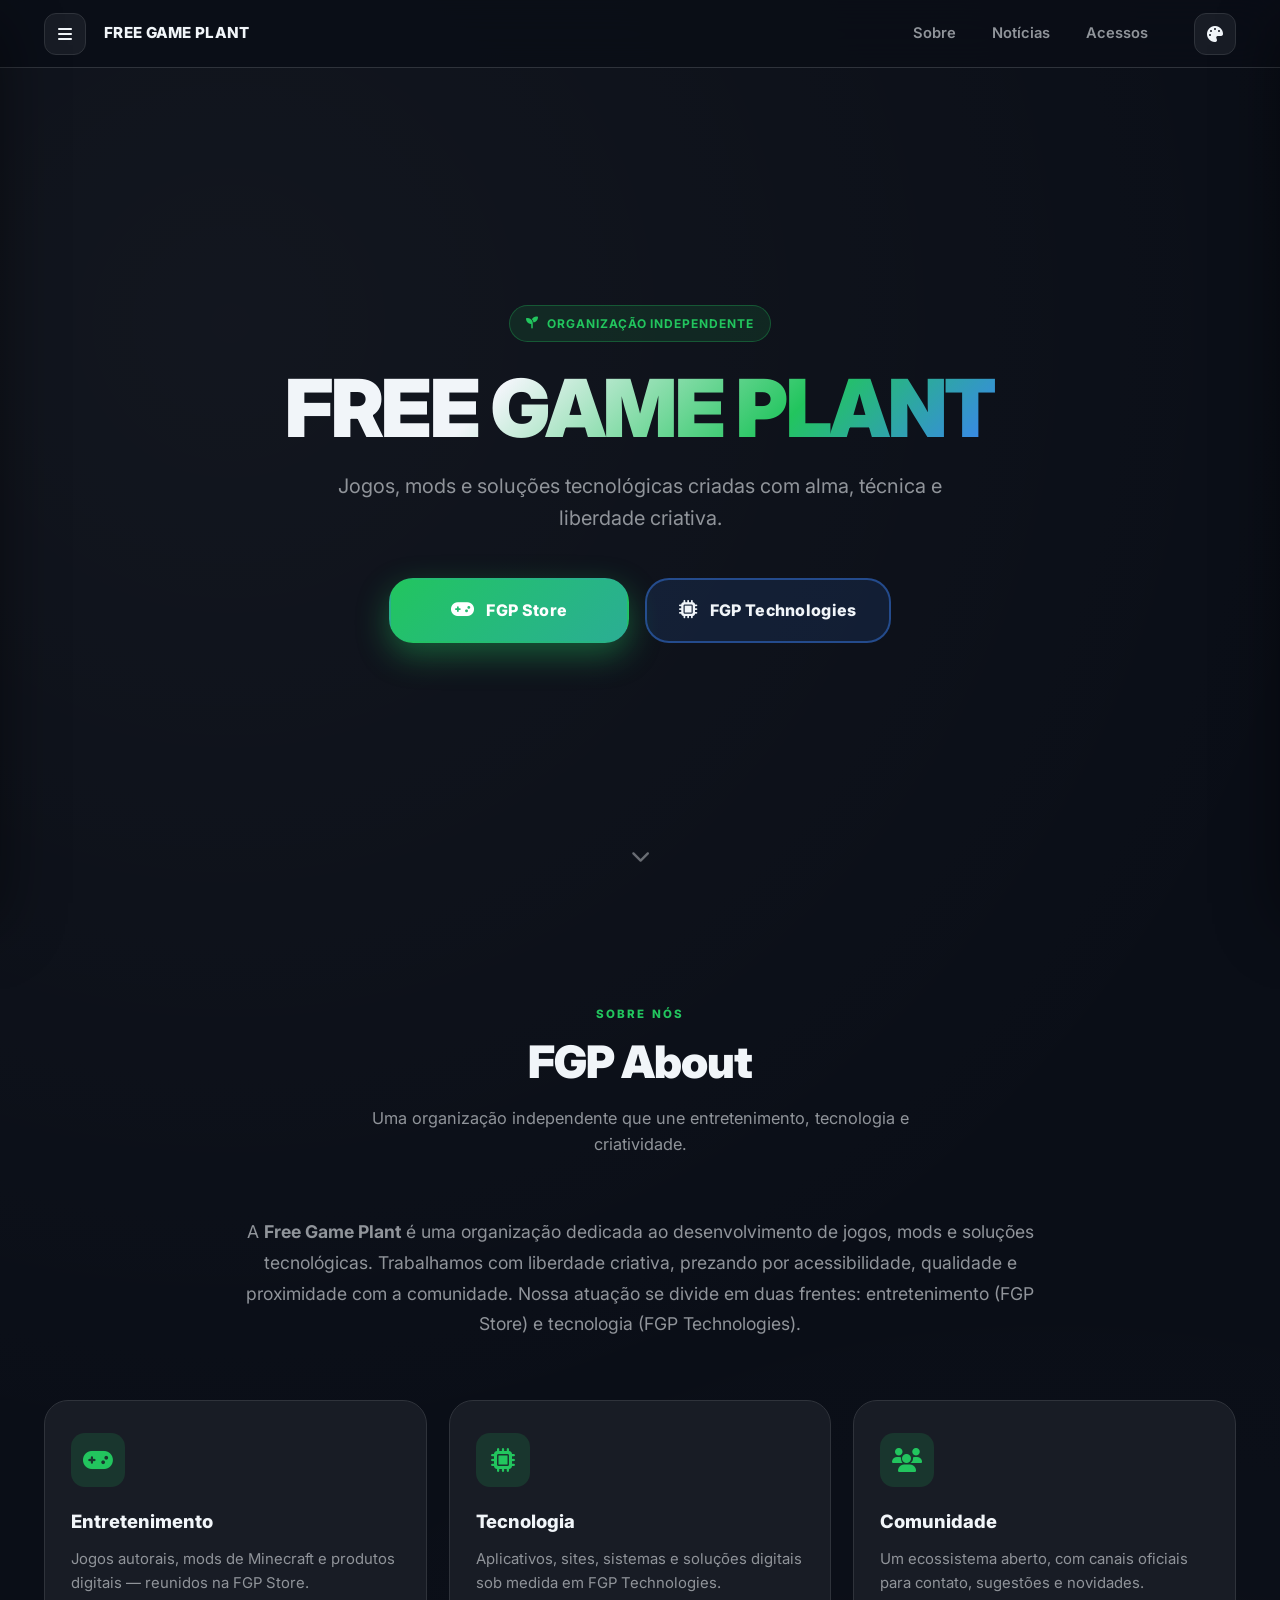
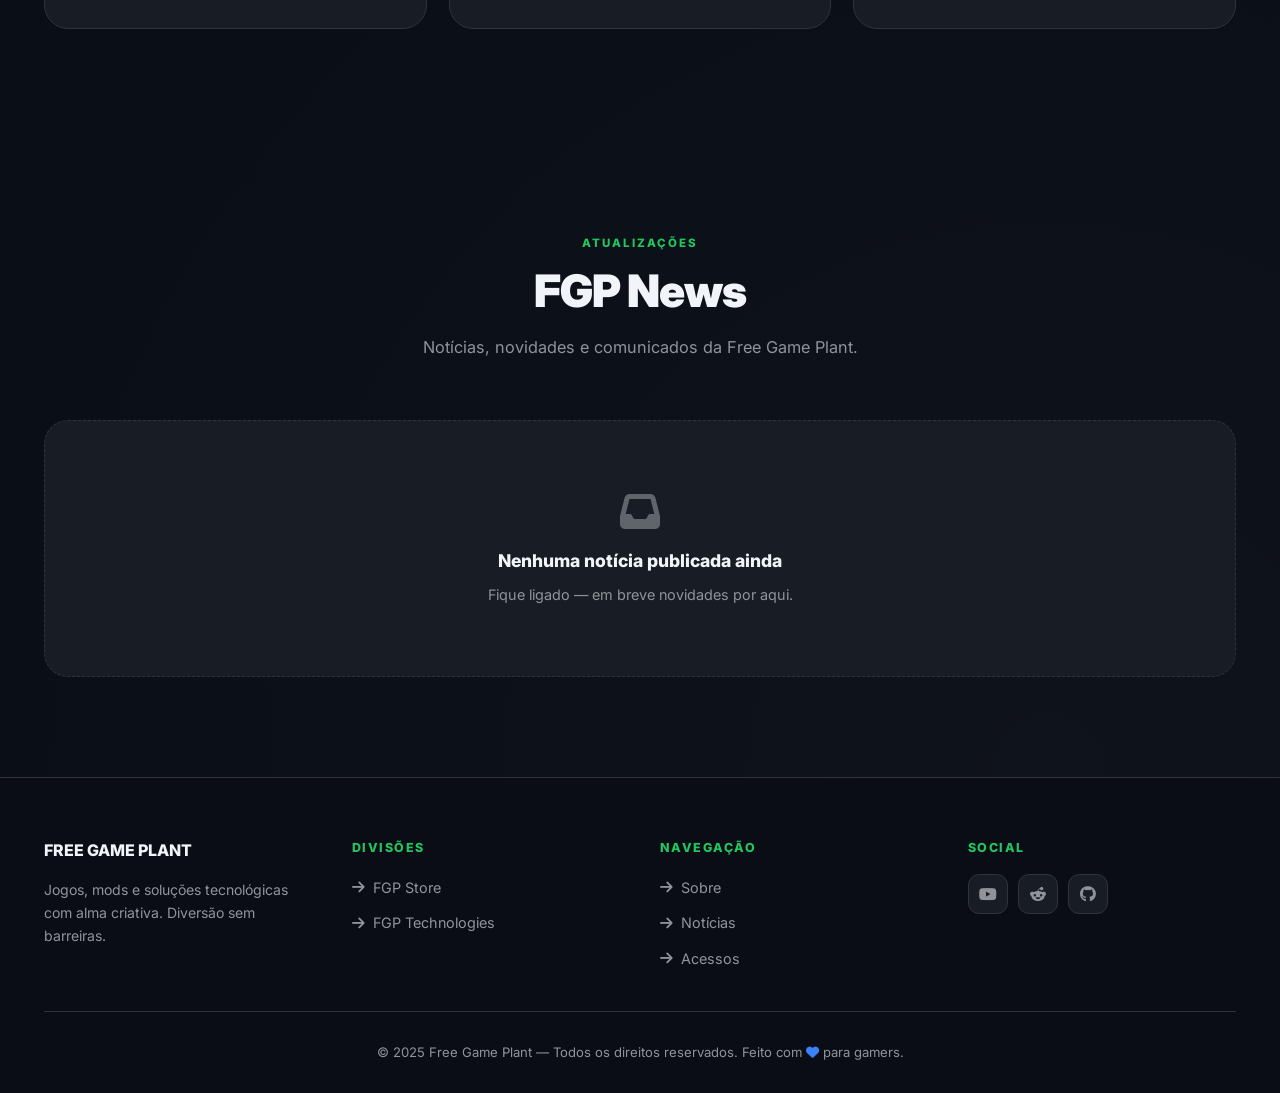
==== commit d81efee3: "Update index.html Upgrade index.html" ====
--- a/index.html
+++ b/index.html
@@ -1,208 +1,1620 @@
-
 <!DOCTYPE html>
 <html lang="pt-BR">
 <head>
-    <meta charset="UTF-8">
-    <meta name="viewport" content="width=device-width, initial-scale=1.0">
-
-    <meta name="description" content="Free Game Plant — Tecnologia e entretenimento em uma só identidade.">
-
-    <title>Free Game Plant | FGP</title>
-
-    <link rel="stylesheet" href="css/main.css">
-    <link rel="stylesheet" href="css/components.css">
-    <link rel="stylesheet" href="css/responsive.css">
-
-    <script src="js/main.js" defer></script>
-    <script src="js/navigation.js" defer></script>
+  <meta charset="UTF-8" />
+  <meta name="viewport" content="width=device-width, initial-scale=1.0, viewport-fit=cover" />
+  <meta name="description" content="Free Game Plant — Jogos, mods e soluções tecnológicas com alma criativa. Conheça a FGP Store e a FGP Technologies." />
+  <meta name="theme-color" content="#0a0e17" />
+  <title>Free Game Plant — Início</title>
+
+  <link rel="icon" type="image/png" href="src/assets/images/lOGOFGP.png" />
+  <link rel="stylesheet" href="https://cdnjs.cloudflare.com/ajax/libs/font-awesome/6.4.0/css/all.min.css" />
+  <link href="https://fonts.googleapis.com/css2?family=Inter:wght@300;400;500;600;700;800;900&display=swap" rel="stylesheet" />
+
+  <style>
+    /* ============================================================
+       1. RESET & VARIÁVEIS
+       ============================================================ */
+    * { margin: 0; padding: 0; box-sizing: border-box; }
+
+    :root {
+      /* Paleta configurável (sobrescrita via JS + localStorage) */
+      --bg: #0a0e17;
+      --text: #f1f5f9;
+      --primary: #22c55e;
+      --accent: #3b82f6;
+
+      /* Derivadas — recalculadas via JS conforme a paleta */
+      --surface: rgba(255, 255, 255, 0.05);
+      --surface-strong: rgba(255, 255, 255, 0.09);
+      --border: rgba(255, 255, 255, 0.12);
+      --text-muted: rgba(241, 245, 249, 0.65);
+
+      /* Estruturais */
+      --radius-sm: 10px;
+      --radius-md: 16px;
+      --radius-lg: 24px;
+      --radius-xl: 32px;
+      --shadow-sm: 0 4px 14px rgba(0, 0, 0, 0.25);
+      --shadow-md: 0 12px 32px rgba(0, 0, 0, 0.35);
+      --shadow-lg: 0 24px 60px rgba(0, 0, 0, 0.45);
+      --transition: 0.28s cubic-bezier(0.2, 0.9, 0.3, 1.1);
+
+      --header-h: 68px;
+    }
+
+    /* ============================================================
+       2. BASE
+       ============================================================ */
+    html { scroll-behavior: smooth; }
+
+    body {
+      font-family: 'Inter', system-ui, -apple-system, sans-serif;
+      background-color: var(--bg);
+      background-image:
+        radial-gradient(circle at 18% 12%, rgba(255, 255, 255, 0.035), transparent 45%),
+        radial-gradient(circle at 82% 88%, rgba(255, 255, 255, 0.02), transparent 45%);
+      color: var(--text);
+      line-height: 1.6;
+      min-height: 100vh;
+      transition: background-color 0.4s ease, color 0.4s ease;
+      overflow-x: hidden;
+    }
+
+    a { color: inherit; text-decoration: none; }
+    button { font-family: inherit; cursor: pointer; border: none; background: none; color: inherit; }
+    img { display: block; max-width: 100%; }
+
+    .container {
+      width: 100%;
+      max-width: 1240px;
+      margin: 0 auto;
+      padding: 0 24px;
+    }
+
+    /* ============================================================
+       3. HEADER
+       ============================================================ */
+    .site-header {
+      position: fixed;
+      top: 0; left: 0; right: 0;
+      height: var(--header-h);
+      z-index: 900;
+      background: color-mix(in srgb, var(--bg) 82%, transparent);
+      backdrop-filter: blur(18px);
+      -webkit-backdrop-filter: blur(18px);
+      border-bottom: 1px solid var(--border);
+      transition: box-shadow 0.3s ease;
+    }
+    .site-header.scrolled { box-shadow: var(--shadow-sm); }
+
+    .header-inner {
+      height: 100%;
+      max-width: 1240px;
+      margin: 0 auto;
+      padding: 0 24px;
+      display: flex;
+      align-items: center;
+      gap: 18px;
+    }
+
+    .icon-btn {
+      width: 42px; height: 42px;
+      display: inline-flex;
+      align-items: center;
+      justify-content: center;
+      border-radius: 12px;
+      background: var(--surface);
+      border: 1px solid var(--border);
+      color: var(--text);
+      font-size: 1rem;
+      transition: var(--transition);
+    }
+    .icon-btn:hover {
+      background: var(--surface-strong);
+      border-color: var(--primary);
+      color: var(--primary);
+      transform: translateY(-1px);
+    }
+
+    .logo {
+      display: flex;
+      align-items: center;
+      gap: 10px;
+      font-weight: 800;
+      letter-spacing: 0.02em;
+      font-size: 0.95rem;
+    }
+    .logo img {
+      width: 36px; height: 36px;
+      border-radius: 10px;
+      object-fit: cover;
+      border: 1.5px solid var(--border);
+    }
+    .logo-text { display: none; }
+    @media (min-width: 640px) { .logo-text { display: inline; } }
+
+    .main-nav {
+      display: none;
+      margin-left: auto;
+      gap: 4px;
+    }
+    @media (min-width: 900px) { .main-nav { display: flex; } }
+
+    .main-nav a {
+      padding: 8px 16px;
+      border-radius: 10px;
+      font-size: 0.92rem;
+      font-weight: 600;
+      color: var(--text-muted);
+      transition: var(--transition);
+    }
+    .main-nav a:hover {
+      color: var(--text);
+      background: var(--surface);
+    }
+
+    .header-actions {
+      display: flex;
+      align-items: center;
+      gap: 10px;
+      margin-left: auto;
+    }
+    @media (min-width: 900px) { .header-actions { margin-left: 12px; } }
+
+    /* ============================================================
+       4. SIDE MENU (hamburguer)
+       ============================================================ */
+    .side-overlay {
+      position: fixed; inset: 0;
+      background: rgba(0, 0, 0, 0.55);
+      backdrop-filter: blur(3px);
+      opacity: 0;
+      pointer-events: none;
+      transition: opacity 0.3s ease;
+      z-index: 950;
+    }
+    .side-overlay.open { opacity: 1; pointer-events: auto; }
+
+    .side-menu {
+      position: fixed;
+      top: 0; left: 0; bottom: 0;
+      width: 300px;
+      max-width: 85vw;
+      background: var(--bg);
+      border-right: 1px solid var(--border);
+      z-index: 960;
+      transform: translateX(-100%);
+      transition: transform 0.35s cubic-bezier(0.2, 0.9, 0.3, 1);
+      display: flex;
+      flex-direction: column;
+      box-shadow: var(--shadow-lg);
+    }
+    .side-menu.open { transform: translateX(0); }
+
+    .side-menu-header {
+      padding: 22px 22px 18px;
+      border-bottom: 1px solid var(--border);
+      display: flex;
+      align-items: center;
+      gap: 12px;
+    }
+    .side-menu-header img {
+      width: 40px; height: 40px;
+      border-radius: 10px;
+      border: 1.5px solid var(--border);
+      object-fit: cover;
+    }
+    .side-menu-header strong {
+      display: block;
+      font-size: 0.9rem;
+      letter-spacing: 0.03em;
+    }
+    .side-menu-header small {
+      font-size: 0.7rem;
+      color: var(--text-muted);
+      letter-spacing: 0.05em;
+      text-transform: uppercase;
+    }
+
+    .side-menu-nav {
+      padding: 14px 12px;
+      overflow-y: auto;
+      flex: 1;
+      display: flex;
+      flex-direction: column;
+      gap: 2px;
+    }
+    .side-menu-nav a {
+      display: flex;
+      align-items: center;
+      gap: 12px;
+      padding: 12px 14px;
+      border-radius: 10px;
+      font-size: 0.92rem;
+      font-weight: 600;
+      color: var(--text-muted);
+      transition: var(--transition);
+    }
+    .side-menu-nav a i {
+      width: 20px;
+      text-align: center;
+      font-size: 0.95rem;
+    }
+    .side-menu-nav a:hover {
+      background: var(--surface);
+      color: var(--text);
+      transform: translateX(3px);
+    }
+    .side-menu-nav a.featured {
+      background: color-mix(in srgb, var(--primary) 14%, transparent);
+      color: var(--primary);
+      border: 1px solid color-mix(in srgb, var(--primary) 30%, transparent);
+    }
+    .side-menu-nav a.featured:hover {
+      background: color-mix(in srgb, var(--primary) 22%, transparent);
+    }
+    .side-menu-nav .divider {
+      height: 1px;
+      background: var(--border);
+      margin: 10px 8px;
+    }
+    .side-menu-nav .menu-label {
+      font-size: 0.7rem;
+      letter-spacing: 0.12em;
+      text-transform: uppercase;
+      color: var(--text-muted);
+      padding: 8px 14px 4px;
+    }
+
+    /* ============================================================
+       5. COLOR PANEL
+       ============================================================ */
+    .color-panel {
+      position: fixed;
+      top: 0; right: 0; bottom: 0;
+      width: 340px;
+      max-width: 90vw;
+      background: var(--bg);
+      border-left: 1px solid var(--border);
+      z-index: 970;
+      transform: translateX(100%);
+      transition: transform 0.35s cubic-bezier(0.2, 0.9, 0.3, 1);
+      display: flex;
+      flex-direction: column;
+      box-shadow: var(--shadow-lg);
+    }
+    .color-panel.open { transform: translateX(0); }
+
+    .color-panel-header {
+      padding: 20px 22px;
+      border-bottom: 1px solid var(--border);
+      display: flex;
+      align-items: center;
+      justify-content: space-between;
+    }
+    .color-panel-header h3 {
+      font-size: 1rem;
+      font-weight: 800;
+    }
+    .color-panel-header h3 i {
+      color: var(--primary);
+      margin-right: 8px;
+    }
+
+    .color-panel-body {
+      padding: 20px 22px;
+      overflow-y: auto;
+      flex: 1;
+    }
+
+    .color-presets {
+      display: grid;
+      grid-template-columns: 1fr 1fr;
+      gap: 8px;
+      margin-bottom: 22px;
+    }
+    .preset-btn {
+      padding: 10px;
+      border-radius: 10px;
+      border: 1.5px solid var(--border);
+      background: var(--surface);
+      display: flex;
+      flex-direction: column;
+      align-items: center;
+      gap: 6px;
+      transition: var(--transition);
+      font-size: 0.72rem;
+      font-weight: 700;
+      color: var(--text-muted);
+    }
+    .preset-btn:hover {
+      border-color: var(--primary);
+      color: var(--text);
+      transform: translateY(-2px);
+    }
+    .preset-btn .dots {
+      display: flex;
+      gap: 3px;
+    }
+    .preset-btn .dots span {
+      width: 12px; height: 12px;
+      border-radius: 50%;
+    }
+
+    .color-group { margin-bottom: 16px; }
+    .color-group label {
+      display: flex;
+      justify-content: space-between;
+      align-items: center;
+      font-size: 0.82rem;
+      font-weight: 600;
+      color: var(--text-muted);
+      margin-bottom: 6px;
+    }
+    .color-group input[type="color"] {
+      -webkit-appearance: none;
+      appearance: none;
+      width: 42px;
+      height: 30px;
+      border-radius: 8px;
+      border: 1.5px solid var(--border);
+      background: var(--surface);
+      cursor: pointer;
+      padding: 0;
+    }
+    .color-group input[type="color"]::-webkit-color-swatch-wrapper { padding: 3px; }
+    .color-group input[type="color"]::-webkit-color-swatch { border: none; border-radius: 5px; }
+    .color-group input[type="color"]::-moz-color-swatch { border: none; border-radius: 5px; }
+
+    .reset-btn {
+      width: 100%;
+      padding: 12px;
+      border-radius: 10px;
+      background: var(--surface);
+      border: 1.5px solid var(--border);
+      font-weight: 700;
+      font-size: 0.85rem;
+      color: var(--text);
+      transition: var(--transition);
+      margin-top: 8px;
+    }
+    .reset-btn:hover {
+      border-color: var(--accent);
+      color: var(--accent);
+    }
+    .reset-btn i { margin-right: 6px; }
+
+    .color-hint {
+      font-size: 0.72rem;
+      color: var(--text-muted);
+      line-height: 1.5;
+      padding: 12px;
+      background: var(--surface);
+      border-radius: 10px;
+      border: 1px solid var(--border);
+      margin-top: 12px;
+    }
+
+    /* ============================================================
+       6. HERO
+       ============================================================ */
+    .hero {
+      min-height: 100vh;
+      display: flex;
+      align-items: center;
+      justify-content: center;
+      padding: calc(var(--header-h) + 40px) 24px 60px;
+      text-align: center;
+      position: relative;
+    }
+
+    .hero-badge {
+      display: inline-flex;
+      align-items: center;
+      gap: 8px;
+      padding: 8px 16px;
+      border-radius: 100px;
+      background: color-mix(in srgb, var(--primary) 12%, transparent);
+      border: 1px solid color-mix(in srgb, var(--primary) 30%, transparent);
+      color: var(--primary);
+      font-size: 0.75rem;
+      font-weight: 700;
+      letter-spacing: 0.08em;
+      text-transform: uppercase;
+      margin-bottom: 24px;
+      animation: fadeUp 0.7s ease both;
+    }
+
+    .hero-logo {
+      width: 130px;
+      height: 130px;
+      border-radius: 32px;
+      object-fit: cover;
+      border: 2px solid var(--border);
+      box-shadow: 0 0 60px color-mix(in srgb, var(--primary) 35%, transparent);
+      margin: 0 auto 28px;
+      animation: fadeUp 0.7s 0.1s ease both;
+    }
+
+    .hero h1 {
+      font-size: clamp(2.4rem, 7vw, 5rem);
+      font-weight: 900;
+      line-height: 1.05;
+      letter-spacing: -0.03em;
+      background: linear-gradient(135deg, var(--text) 30%, var(--primary) 70%, var(--accent));
+      -webkit-background-clip: text;
+      background-clip: text;
+      -webkit-text-fill-color: transparent;
+      color: transparent;
+      margin-bottom: 20px;
+      animation: fadeUp 0.7s 0.15s ease both;
+    }
+
+    .hero-tagline {
+      font-size: clamp(1rem, 2.2vw, 1.25rem);
+      color: var(--text-muted);
+      max-width: 620px;
+      margin: 0 auto 44px;
+      animation: fadeUp 0.7s 0.22s ease both;
+    }
+
+    .hero-actions {
+      display: flex;
+      flex-wrap: wrap;
+      gap: 16px;
+      justify-content: center;
+      animation: fadeUp 0.7s 0.3s ease both;
+    }
+
+    .hero-btn {
+      display: inline-flex;
+      align-items: center;
+      gap: 12px;
+      padding: 18px 32px;
+      border-radius: var(--radius-lg);
+      font-weight: 800;
+      font-size: 1rem;
+      letter-spacing: 0.02em;
+      transition: var(--transition);
+      border: 2px solid transparent;
+      min-width: 240px;
+      justify-content: center;
+    }
+
+    .hero-btn i { font-size: 1.15rem; }
+
+    .hero-btn-store {
+      background: linear-gradient(135deg, var(--primary), color-mix(in srgb, var(--primary) 65%, var(--accent)));
+      color: #fff;
+      box-shadow: 0 12px 32px color-mix(in srgb, var(--primary) 40%, transparent);
+    }
+    .hero-btn-store:hover {
+      transform: translateY(-4px);
+      box-shadow: 0 18px 40px color-mix(in srgb, var(--primary) 55%, transparent);
+    }
+
+    .hero-btn-tech {
+      background: color-mix(in srgb, var(--accent) 12%, transparent);
+      border-color: color-mix(in srgb, var(--accent) 45%, transparent);
+      color: var(--text);
+    }
+    .hero-btn-tech:hover {
+      transform: translateY(-4px);
+      background: color-mix(in srgb, var(--accent) 22%, transparent);
+      border-color: var(--accent);
+      box-shadow: 0 12px 32px color-mix(in srgb, var(--accent) 35%, transparent);
+    }
+
+    .scroll-hint {
+      position: absolute;
+      bottom: 28px;
+      left: 50%;
+      transform: translateX(-50%);
+      color: var(--text-muted);
+      font-size: 1.2rem;
+      animation: bounce 2.2s infinite ease-in-out;
+      opacity: 0.7;
+    }
+    @keyframes bounce {
+      0%, 100% { transform: translate(-50%, 0); }
+      50% { transform: translate(-50%, 8px); }
+    }
+
+    /* ============================================================
+       7. SEÇÕES GENÉRICAS
+       ============================================================ */
+    .section {
+      padding: 100px 0;
+      position: relative;
+    }
+
+    .section-header {
+      text-align: center;
+      margin-bottom: 60px;
+    }
+
+    .section-eyebrow {
+      display: inline-block;
+      font-size: 0.72rem;
+      letter-spacing: 0.18em;
+      text-transform: uppercase;
+      color: var(--primary);
+      font-weight: 800;
+      margin-bottom: 14px;
+    }
+
+    .section-title {
+      font-size: clamp(1.8rem, 4vw, 2.8rem);
+      font-weight: 900;
+      letter-spacing: -0.02em;
+      margin-bottom: 16px;
+      line-height: 1.15;
+    }
+
+    .section-desc {
+      max-width: 620px;
+      margin: 0 auto;
+      color: var(--text-muted);
+      font-size: 1.02rem;
+    }
+
+    /* ============================================================
+       8. ABOUT
+       ============================================================ */
+    .about-content {
+      max-width: 800px;
+      margin: 0 auto 60px;
+      text-align: center;
+      font-size: 1.1rem;
+      color: var(--text-muted);
+      line-height: 1.75;
+    }
+
+    .about-cards {
+      display: grid;
+      grid-template-columns: repeat(auto-fit, minmax(260px, 1fr));
+      gap: 22px;
+    }
+
+    .about-card {
+      padding: 32px 26px;
+      background: var(--surface);
+      border: 1px solid var(--border);
+      border-radius: var(--radius-lg);
+      transition: var(--transition);
+      position: relative;
+      overflow: hidden;
+    }
+    .about-card::before {
+      content: '';
+      position: absolute;
+      top: 0; left: 0; right: 0;
+      height: 2px;
+      background: linear-gradient(90deg, transparent, var(--primary), transparent);
+      opacity: 0;
+      transition: opacity 0.3s ease;
+    }
+    .about-card:hover {
+      transform: translateY(-6px);
+      border-color: color-mix(in srgb, var(--primary) 40%, transparent);
+      background: var(--surface-strong);
+    }
+    .about-card:hover::before { opacity: 1; }
+
+    .about-card-icon {
+      width: 54px; height: 54px;
+      border-radius: 14px;
+      background: color-mix(in srgb, var(--primary) 15%, transparent);
+      color: var(--primary);
+      display: flex;
+      align-items: center;
+      justify-content: center;
+      font-size: 1.5rem;
+      margin-bottom: 20px;
+    }
+
+    .about-card h3 {
+      font-size: 1.15rem;
+      font-weight: 800;
+      margin-bottom: 10px;
+    }
+    .about-card p {
+      font-size: 0.93rem;
+      color: var(--text-muted);
+      line-height: 1.65;
+    }
+
+    /* ============================================================
+       9. NEWS
+       ============================================================ */
+    .news-grid {
+      display: grid;
+      grid-template-columns: repeat(auto-fill, minmax(300px, 1fr));
+      gap: 22px;
+    }
+
+    .news-card {
+      padding: 26px;
+      background: var(--surface);
+      border: 1px solid var(--border);
+      border-radius: var(--radius-lg);
+      transition: var(--transition);
+      display: flex;
+      flex-direction: column;
+      gap: 12px;
+    }
+    .news-card:hover {
+      transform: translateY(-4px);
+      border-color: color-mix(in srgb, var(--primary) 40%, transparent);
+    }
+    .news-meta {
+      display: flex;
+      justify-content: space-between;
+      font-size: 0.75rem;
+      color: var(--text-muted);
+      font-weight: 600;
+    }
+    .news-category {
+      color: var(--primary);
+      text-transform: uppercase;
+      letter-spacing: 0.08em;
+    }
+    .news-card h3 {
+      font-size: 1.1rem;
+      font-weight: 800;
+      line-height: 1.35;
+    }
+    .news-card p {
+      font-size: 0.9rem;
+      color: var(--text-muted);
+      flex: 1;
+    }
+    .news-link {
+      color: var(--primary);
+      font-weight: 700;
+      font-size: 0.85rem;
+      margin-top: 4px;
+      display: inline-flex;
+      align-items: center;
+      gap: 6px;
+    }
+    .news-link i { font-size: 0.75rem; transition: transform 0.2s ease; }
+    .news-card:hover .news-link i { transform: translateX(4px); }
+
+    .news-empty {
+      grid-column: 1 / -1;
+      text-align: center;
+      padding: 70px 24px;
+      background: var(--surface);
+      border: 1px dashed var(--border);
+      border-radius: var(--radius-lg);
+    }
+    .news-empty i {
+      font-size: 2.5rem;
+      color: var(--text-muted);
+      margin-bottom: 16px;
+      opacity: 0.6;
+    }
+    .news-empty h3 {
+      font-size: 1.1rem;
+      font-weight: 800;
+      margin-bottom: 8px;
+    }
+    .news-empty p {
+      color: var(--text-muted);
+      font-size: 0.9rem;
+    }
+
+    /* ============================================================
+       10. MODAL ACESSOS
+       ============================================================ */
+    .modal-overlay {
+      position: fixed;
+      inset: 0;
+      background: rgba(0, 0, 0, 0.7);
+      backdrop-filter: blur(10px);
+      display: none;
+      align-items: center;
+      justify-content: center;
+      padding: 20px;
+      z-index: 980;
+    }
+    .modal-overlay.open {
+      display: flex;
+      animation: fadeIn 0.25s ease;
+    }
+    @keyframes fadeIn { from { opacity: 0; } to { opacity: 1; } }
+
+    .modal-box {
+      width: 100%;
+      max-width: 520px;
+      background: var(--bg);
+      border: 1px solid var(--border);
+      border-radius: var(--radius-xl);
+      padding: 36px 30px 30px;
+      position: relative;
+      box-shadow: var(--shadow-lg);
+      animation: modalIn 0.3s cubic-bezier(0.2, 0.9, 0.3, 1.1);
+    }
+    @keyframes modalIn {
+      from { opacity: 0; transform: scale(0.94) translateY(12px); }
+      to { opacity: 1; transform: scale(1) translateY(0); }
+    }
+
+    .modal-close {
+      position: absolute;
+      top: 14px; right: 14px;
+      width: 38px; height: 38px;
+      border-radius: 50%;
+      background: var(--surface);
+      border: 1px solid var(--border);
+      display: flex;
+      align-items: center;
+      justify-content: center;
+      font-size: 1.2rem;
+      transition: var(--transition);
+    }
+    .modal-close:hover {
+      background: var(--surface-strong);
+      border-color: var(--primary);
+      transform: rotate(90deg);
+    }
+
+    .modal-box h2 {
+      font-size: 1.5rem;
+      font-weight: 900;
+      margin-bottom: 6px;
+    }
+    .modal-box > p {
+      color: var(--text-muted);
+      font-size: 0.9rem;
+      margin-bottom: 24px;
+    }
+
+    .access-list {
+      display: flex;
+      flex-direction: column;
+      gap: 12px;
+    }
+    .access-item {
+      display: flex;
+      align-items: center;
+      gap: 16px;
+      padding: 16px 18px;
+      background: var(--surface);
+      border: 1px solid var(--border);
+      border-radius: var(--radius-md);
+      transition: var(--transition);
+    }
+    .access-item:hover {
+      background: var(--surface-strong);
+      border-color: var(--primary);
+      transform: translateX(4px);
+    }
+    .access-item-icon {
+      width: 42px; height: 42px;
+      flex-shrink: 0;
+      border-radius: 12px;
+      background: color-mix(in srgb, var(--primary) 15%, transparent);
+      color: var(--primary);
+      display: flex;
+      align-items: center;
+      justify-content: center;
+      font-size: 1.1rem;
+    }
+    .access-item-info { flex: 1; min-width: 0; }
+    .access-item-info strong {
+      display: block;
+      font-size: 0.88rem;
+      font-weight: 700;
+      margin-bottom: 2px;
+    }
+    .access-item-info span {
+      font-size: 0.78rem;
+      color: var(--text-muted);
+      word-break: break-all;
+    }
+    .access-item > i:last-child {
+      color: var(--text-muted);
+      font-size: 0.75rem;
+    }
+
+    /* ============================================================
+       11. FOOTER
+       ============================================================ */
+    .site-footer {
+      border-top: 1px solid var(--border);
+      padding: 60px 0 30px;
+      background: color-mix(in srgb, var(--bg) 95%, black);
+    }
+
+    .footer-grid {
+      display: grid;
+      grid-template-columns: repeat(auto-fit, minmax(220px, 1fr));
+      gap: 40px;
+      margin-bottom: 40px;
+    }
+
+    .footer-brand {
+      display: flex;
+      align-items: center;
+      gap: 10px;
+      margin-bottom: 14px;
+      font-weight: 800;
+      font-size: 1rem;
+    }
+    .footer-brand img {
+      width: 34px; height: 34px;
+      border-radius: 9px;
+      border: 1.5px solid var(--border);
+      object-fit: cover;
+    }
+    .footer-col p {
+      color: var(--text-muted);
+      font-size: 0.88rem;
+      line-height: 1.65;
+      max-width: 280px;
+    }
+    .footer-col h4 {
+      font-size: 0.78rem;
+      text-transform: uppercase;
+      letter-spacing: 0.12em;
+      color: var(--primary);
+      font-weight: 800;
+      margin-bottom: 16px;
+    }
+    .footer-links {
+      list-style: none;
+      display: flex;
+      flex-direction: column;
+      gap: 10px;
+    }
+    .footer-links a {
+      font-size: 0.9rem;
+      color: var(--text-muted);
+      transition: var(--transition);
+      display: inline-flex;
+      align-items: center;
+      gap: 8px;
+    }
+    .footer-links a:hover {
+      color: var(--primary);
+      transform: translateX(3px);
+    }
+
+    .social-row {
+      display: flex;
+      gap: 10px;
+    }
+    .social-row a {
+      width: 40px; height: 40px;
+      border-radius: 11px;
+      background: var(--surface);
+      border: 1px solid var(--border);
+      display: flex;
+      align-items: center;
+      justify-content: center;
+      color: var(--text-muted);
+      font-size: 1rem;
+      transition: var(--transition);
+    }
+    .social-row a:hover {
+      color: var(--primary);
+      border-color: var(--primary);
+      transform: translateY(-3px);
+    }
+
+    .footer-bottom {
+      padding-top: 30px;
+      border-top: 1px solid var(--border);
+      text-align: center;
+      font-size: 0.82rem;
+      color: var(--text-muted);
+    }
+    .footer-bottom i { color: var(--accent); }
+
+    /* ============================================================
+       12. ANIMAÇÕES UTILITÁRIAS
+       ============================================================ */
+    @keyframes fadeUp {
+      from { opacity: 0; transform: translateY(24px); }
+      to { opacity: 1; transform: translateY(0); }
+    }
+
+    .reveal {
+      opacity: 0;
+      transform: translateY(30px);
+      transition: opacity 0.7s ease, transform 0.7s ease;
+    }
+    .reveal.visible {
+      opacity: 1;
+      transform: translateY(0);
+    }
+
+    /* ============================================================
+       13. RESPONSIVIDADE
+       ============================================================ */
+    @media (max-width: 640px) {
+      .container { padding: 0 18px; }
+      .section { padding: 70px 0; }
+      .section-header { margin-bottom: 40px; }
+      .hero { padding-top: calc(var(--header-h) + 30px); }
+      .hero-logo { width: 100px; height: 100px; }
+      .hero-btn { min-width: 100%; padding: 16px 24px; font-size: 0.95rem; }
+      .modal-box { padding: 30px 22px 24px; }
+      .footer-grid { gap: 30px; }
+    }
+  </style>
 </head>
-
 <body>
 
-    <!-- HEADER -->
-    <header class="header">
-        <a href="index.html" class="logo">
-            <span class="logo-symbol">FGP</span>
-            <span class="logo-name">FREE GAME PLANT</span>
+  <!-- ============================================================
+       HEADER
+       ============================================================ -->
+  <header class="site-header" id="siteHeader">
+    <div class="header-inner">
+      <button class="icon-btn" id="hamburgerBtn" aria-label="Abrir menu">
+        <i class="fas fa-bars"></i>
+      </button>
+
+      <a href="index.html" class="logo">
+        <!-- Caminho configurável — troque se necessário -->
+        <img src="src/assets/images/lOGOFGP.png" alt="Free Game Plant"
+             onerror="this.style.display='none'" />
+        <span class="logo-text">FREE GAME PLANT</span>
+      </a>
+
+      <nav class="main-nav">
+        <a href="#about">Sobre</a>
+        <a href="#news">Notícias</a>
+        <a href="#" id="accessosNavBtn">Acessos</a>
+      </nav>
+
+      <div class="header-actions">
+        <button class="icon-btn" id="colorBtn" aria-label="Personalizar cores" title="Personalizar cores">
+          <i class="fas fa-palette"></i>
+        </button>
+      </div>
+    </div>
+  </header>
+
+  <!-- ============================================================
+       SIDE MENU (hamburguer)
+       ============================================================ -->
+  <div class="side-overlay" id="sideOverlay"></div>
+
+  <aside class="side-menu" id="sideMenu" aria-hidden="true">
+    <div class="side-menu-header">
+      <img src="src/assets/images/lOGOFGP.png" alt="" onerror="this.style.display='none'" />
+      <div>
+        <strong>FREE GAME PLANT</strong>
+        <small>Menu principal</small>
+      </div>
+    </div>
+
+    <nav class="side-menu-nav">
+      <a href="#hero"><i class="fas fa-house"></i> Início</a>
+      <a href="#about"><i class="fas fa-circle-info"></i> Sobre a FGP</a>
+      <a href="#news"><i class="fas fa-newspaper"></i> FGP News</a>
+      <a href="#" id="accessosSideBtn"><i class="fas fa-address-book"></i> FGP Acessos</a>
+
+      <div class="divider"></div>
+      <span class="menu-label">Divisões</span>
+
+      <a href="pages/store.html" class="featured">
+        <i class="fas fa-gamepad"></i> FGP Store
+      </a>
+      <a href="pages/tech.html">
+        <i class="fas fa-microchip"></i> FGP Technologies
+      </a>
+    </nav>
+  </aside>
+
+  <!-- ============================================================
+       COLOR PANEL
+       ============================================================ -->
+  <aside class="color-panel" id="colorPanel" aria-hidden="true">
+    <div class="color-panel-header">
+      <h3><i class="fas fa-palette"></i> Personalizar</h3>
+      <button class="icon-btn" id="closeColorBtn" aria-label="Fechar">
+        <i class="fas fa-xmark"></i>
+      </button>
+    </div>
+
+    <div class="color-panel-body">
+      <span class="menu-label" style="padding:0 0 8px;">Paletas prontas</span>
+      <div class="color-presets" id="colorPresets"></div>
+
+      <div class="divider" style="height:1px;background:var(--border);margin:0 0 22px;"></div>
+
+      <span class="menu-label" style="padding:0 0 12px;">Cores individuais</span>
+
+      <div class="color-group">
+        <label>Cor primária <input type="color" id="primaryColor" value="#22c55e" /></label>
+      </div>
+      <div class="color-group">
+        <label>Cor de destaque <input type="color" id="accentColor" value="#3b82f6" /></label>
+      </div>
+      <div class="color-group">
+        <label>Fundo <input type="color" id="bgColor" value="#0a0e17" /></label>
+      </div>
+      <div class="color-group">
+        <label>Texto <input type="color" id="textColor" value="#f1f5f9" /></label>
+      </div>
+
+      <button class="reset-btn" id="resetColors">
+        <i class="fas fa-rotate-left"></i> Restaurar padrão
+      </button>
+
+      <p class="color-hint">
+        <i class="fas fa-circle-info"></i>
+        Suas preferências são salvas automaticamente neste navegador.
+      </p>
+    </div>
+  </aside>
+
+  <!-- ============================================================
+       MAIN
+       ============================================================ -->
+  <main>
+
+    <!-- ===== HERO ===== -->
+    <section class="hero" id="hero">
+      <div>
+        <div class="hero-badge">
+          <i class="fas fa-seedling"></i>
+          Organização independente
+        </div>
+
+        <img src="src/assets/images/lOGOFGP.png" alt="Free Game Plant" class="hero-logo"
+             onerror="this.style.display='none'" />
+
+        <h1>FREE GAME PLANT</h1>
+        <p class="hero-tagline">
+          Jogos, mods e soluções tecnológicas criadas com alma, técnica e liberdade criativa.
+        </p>
+
+        <div class="hero-actions">
+          <a href="pages/store.html" class="hero-btn hero-btn-store">
+            <i class="fas fa-gamepad"></i> FGP Store
+          </a>
+          <a href="pages/tech.html" class="hero-btn hero-btn-tech">
+            <i class="fas fa-microchip"></i> FGP Technologies
+          </a>
+        </div>
+      </div>
+
+      <a href="#about" class="scroll-hint" aria-label="Descer">
+        <i class="fas fa-chevron-down"></i>
+      </a>
+    </section>
+
+    <!-- ===== ABOUT ===== -->
+    <section class="section" id="about">
+      <div class="container">
+        <div class="section-header reveal">
+          <span class="section-eyebrow">Sobre nós</span>
+          <h2 class="section-title">FGP About</h2>
+          <p class="section-desc">
+            Uma organização independente que une entretenimento, tecnologia e criatividade.
+          </p>
+        </div>
+
+        <p class="about-content reveal">
+          A <strong>Free Game Plant</strong> é uma organização dedicada ao desenvolvimento de jogos,
+          mods e soluções tecnológicas. Trabalhamos com liberdade criativa, prezando por acessibilidade,
+          qualidade e proximidade com a comunidade. Nossa atuação se divide em duas frentes:
+          entretenimento (FGP Store) e tecnologia (FGP Technologies).
+        </p>
+
+        <div class="about-cards">
+          <div class="about-card reveal">
+            <div class="about-card-icon"><i class="fas fa-gamepad"></i></div>
+            <h3>Entretenimento</h3>
+            <p>Jogos autorais, mods de Minecraft e produtos digitais — reunidos na FGP Store.</p>
+          </div>
+
+          <div class="about-card reveal">
+            <div class="about-card-icon"><i class="fas fa-microchip"></i></div>
+            <h3>Tecnologia</h3>
+            <p>Aplicativos, sites, sistemas e soluções digitais sob medida em FGP Technologies.</p>
+          </div>
+
+          <div class="about-card reveal">
+            <div class="about-card-icon"><i class="fas fa-users"></i></div>
+            <h3>Comunidade</h3>
+            <p>Um ecossistema aberto, com canais oficiais para contato, sugestões e novidades.</p>
+          </div>
+        </div>
+      </div>
+    </section>
+
+    <!-- ===== NEWS ===== -->
+    <section class="section" id="news">
+      <div class="container">
+        <div class="section-header reveal">
+          <span class="section-eyebrow">Atualizações</span>
+          <h2 class="section-title">FGP News</h2>
+          <p class="section-desc">
+            Notícias, novidades e comunicados da Free Game Plant.
+          </p>
+        </div>
+
+        <div class="news-grid" id="newsGrid">
+          <!-- Preenchido via JavaScript -->
+        </div>
+      </div>
+    </section>
+
+  </main>
+
+  <!-- ============================================================
+       MODAL: FGP ACESSOS
+       ============================================================ -->
+  <div class="modal-overlay" id="accessosModal" role="dialog" aria-modal="true" aria-labelledby="accessosTitle">
+    <div class="modal-box">
+      <button class="modal-close" id="closeAccessosBtn" aria-label="Fechar">
+        <i class="fas fa-xmark"></i>
+      </button>
+
+      <h2 id="accessosTitle"><i class="fas fa-address-book" style="color:var(--primary);margin-right:8px;"></i> FGP Acessos</h2>
+      <p>Canais oficiais da Free Game Plant.</p>
+
+      <div class="access-list">
+        <a href="mailto:freegameplantplaystory@gmail.com" class="access-item">
+          <div class="access-item-icon"><i class="fas fa-envelope"></i></div>
+          <div class="access-item-info">
+            <strong>Play Store / Contato</strong>
+            <span>freegameplantplaystory@gmail.com</span>
+          </div>
+          <i class="fas fa-arrow-up-right-from-square"></i>
         </a>
 
-        <nav class="navigation">
-            <a href="index.html">Início</a>
-            <a href="#technologies">Technologies</a>
-            <a href="#entertainment">Entertainment</a>
-            <a href="pages/news.html">Notícias</a>
-            <a href="pages/about.html">Sobre</a>
-        </nav>
-    </header>
-
-
-    <!-- HERO -->
-    <main>
-
-        <section class="hero">
-            <div class="hero-content">
-
-                <span class="hero-label">
-                    FREE GAME PLANT
-                </span>
-
-                <h1>
-                    Tecnologia e entretenimento.
-                    <span>Uma só identidade.</span>
-                </h1>
-
-                <p class="hero-description">
-                    Desenvolvendo soluções digitais e criando
-                    experiências através de jogos, animações
-                    e universos originais.
-                </p>
-
-                <div class="hero-actions">
-                    <a href="#divisions" class="button button-primary">
-                        Conheça a FGP
-                    </a>
-
-                    <a href="#entertainment" class="button button-secondary">
-                        Explorar
-                    </a>
-                </div>
-
-            </div>
-        </section>
-
-
-        <!-- DIVISIONS -->
-        <section class="divisions" id="divisions">
-
-            <div class="section-heading">
-                <span>NOSSAS DIVISÕES</span>
-                <h2>Dois caminhos. Uma organização.</h2>
-            </div>
-
-
-            <!-- TECHNOLOGIES -->
-            <article class="division-card technologies" id="technologies">
-
-                <div class="division-content">
-
-                    <span>FGP / TECHNOLOGIES</span>
-
-                    <h2>
-                        Tecnologia para construir o futuro.
-                    </h2>
-
-                    <p>
-                        Desenvolvimento de softwares, aplicativos,
-                        sistemas e soluções tecnológicas para pessoas
-                        e empresas.
-                    </p>
-
-                    <a href="pages/technologies.html" class="button button-primary">
-                        Conheça a FGP Tech
-                    </a>
-
-                </div>
-
-            </article>
-
-
-            <!-- ENTERTAINMENT -->
-            <article class="division-card entertainment" id="entertainment">
-
-                <div class="division-content">
-
-                    <span>FGP / ENTERTAINMENT</span>
-
-                    <h2>
-                        Mundos para explorar.
-                    </h2>
-
-                    <p>
-                        Jogos, animações, histórias, personagens
-                        e universos originais.
-                    </p>
-
-                    <a href="pages/entertainment.html" class="button button-primary">
-                        Conheça a FGP Entertainment
-                    </a>
-
-                </div>
-
-            </article>
-
-        </section>
-
-
-        <!-- STORE -->
-        <section class="store-section">
-
-            <div class="store-content">
-
-                <span>FGP ENTERTAINMENT / STORE</span>
-
-                <h2>
-                    Tudo o que a FGP publica.
-                    Em um só lugar.
-                </h2>
-
-                <p>
-                    Explore os jogos, aplicativos e produtos
-                    desenvolvidos e publicados pela Free Game Plant.
-                </p>
-
-                <a href="pages/store.html" class="button button-store">
-                    Explorar FGP Store
-                </a>
-
-            </div>
-
-        </section>
-
-
-        <!-- NEWS -->
-        <section class="news-section">
-
-            <div class="section-heading">
-                <span>FGP / NEWS</span>
-                <h2>Novidades e atualizações.</h2>
-
-                <p>
-                    Acompanhe os lançamentos e acontecimentos
-                    da Free Game Plant.
-                </p>
-
-                <a href="pages/news.html" class="text-link">
-                    Ver notícias →
-                </a>
-            </div>
-
-        </section>
-
-    </main>
-
-
-    <!-- FOOTER -->
-    <footer class="footer">
-
-        <div class="footer-brand">
-            <h2>FGP</h2>
-            <p>Free Game Plant</p>
-            <span>Tecnologia, criatividade e entretenimento.</span>
+        <a href="mailto:fgpfreegameplant@gmail.com" class="access-item">
+          <div class="access-item-icon"><i class="fab fa-google"></i></div>
+          <div class="access-item-info">
+            <strong>Gmail</strong>
+            <span>fgpfreegameplant@gmail.com</span>
+          </div>
+          <i class="fas fa-arrow-up-right-from-square"></i>
+        </a>
+
+        <a href="https://www.youtube.com/@freegameplant" target="_blank" rel="noopener noreferrer" class="access-item">
+          <div class="access-item-icon"><i class="fab fa-youtube"></i></div>
+          <div class="access-item-info">
+            <strong>YouTube</strong>
+            <span>@freegameplant</span>
+          </div>
+          <i class="fas fa-arrow-up-right-from-square"></i>
+        </a>
+      </div>
+    </div>
+  </div>
+
+  <!-- ============================================================
+       FOOTER
+       ============================================================ -->
+  <footer class="site-footer">
+    <div class="container">
+      <div class="footer-grid">
+
+        <div class="footer-col">
+          <div class="footer-brand">
+            <img src="src/assets/images/lOGOFGP.png" alt="" onerror="this.style.display='none'" />
+            FREE GAME PLANT
+          </div>
+          <p>Jogos, mods e soluções tecnológicas com alma criativa. Diversão sem barreiras.</p>
         </div>
 
-        <div class="footer-links">
-            <a href="pages/about.html">Sobre a FGP</a>
-            <a href="pages/store.html">FGP Store</a>
-            <a href="pages/news.html">Notícias</a>
-            <a href="policiesPrivacy/terms.html">Termos de Uso</a>
+        <div class="footer-col">
+          <h4>Divisões</h4>
+          <ul class="footer-links">
+            <li><a href="pages/store.html"><i class="fas fa-arrow-right"></i> FGP Store</a></li>
+            <li><a href="pages/tech.html"><i class="fas fa-arrow-right"></i> FGP Technologies</a></li>
+          </ul>
         </div>
 
-        <div class="footer-copyright">
-            <p>Free Game Plant © 2026</p>
-            <span>Todos os direitos reservados.</span>
+        <div class="footer-col">
+          <h4>Navegação</h4>
+          <ul class="footer-links">
+            <li><a href="#about"><i class="fas fa-arrow-right"></i> Sobre</a></li>
+            <li><a href="#news"><i class="fas fa-arrow-right"></i> Notícias</a></li>
+            <li><a href="#" id="accessosFooterBtn"><i class="fas fa-arrow-right"></i> Acessos</a></li>
+          </ul>
         </div>
 
-    </footer>
-
+        <div class="footer-col">
+          <h4>Social</h4>
+          <div class="social-row">
+            <a href="https://www.youtube.com/@freegameplant" target="_blank" rel="noopener noreferrer" aria-label="YouTube">
+              <i class="fab fa-youtube"></i>
+            </a>
+            <a href="https://www.reddit.com/user/FreeGamePlantOfc/" target="_blank" rel="noopener noreferrer" aria-label="Reddit">
+              <i class="fab fa-reddit-alien"></i>
+            </a>
+            <a href="https://github.com/FreeGamePlant" target="_blank" rel="noopener noreferrer" aria-label="GitHub">
+              <i class="fab fa-github"></i>
+            </a>
+          </div>
+        </div>
+
+      </div>
+
+      <div class="footer-bottom">
+        © 2025 Free Game Plant — Todos os direitos reservados. Feito com <i class="fas fa-heart"></i> para gamers.
+      </div>
+    </div>
+  </footer>
+
+  <!-- ============================================================
+       SCRIPTS
+       ============================================================ -->
+  <script>
+    /* ============================================================
+       1. BASE DE DADOS DE NOTÍCIAS
+       ------------------------------------------------------------
+       Para publicar uma notícia, basta adicionar um objeto:
+       { title, date, category, excerpt, link }
+       ============================================================ */
+    const NEWS_DB = [
+      // {
+      //   title: "Título da notícia",
+      //   date: "2025-01-15",
+      //   category: "Anúncio",
+      //   excerpt: "Resumo da notícia...",
+      //   link: "#"
+      // }
+    ];
+
+    /* ============================================================
+       2. SISTEMA DE CORES
+       ============================================================ */
+    const COLOR_STORAGE_KEY = 'fgp_index_palette';
+
+    const DEFAULT_PALETTE = {
+      primary: '#22c55e',
+      accent:  '#3b82f6',
+      bg:      '#0a0e17',
+      text:    '#f1f5f9'
+    };
+
+    const COLOR_PRESETS = [
+      { name: 'Verde FGP',  palette: { primary: '#22c55e', accent: '#3b82f6', bg: '#0a0e17', text: '#f1f5f9' } },
+      { name: 'Escuro Azul', palette: { primary: '#3b82f6', accent: '#f97316', bg: '#0f172a', text: '#f8fafc' } },
+      { name: 'Roxo Neon',   palette: { primary: '#a855f7', accent: '#ec4899', bg: '#0f0a1e', text: '#f5f3ff' } },
+      { name: 'Claro',       palette: { primary: '#16a34a', accent: '#2563eb', bg: '#f8fafc', text: '#0f172a' } }
+    ];
+
+    /* Converte #rrggbb em { r, g, b } */
+    function hexToRgb(hex) {
+      const h = hex.replace('#', '');
+      return {
+        r: parseInt(h.substr(0, 2), 16),
+        g: parseInt(h.substr(2, 2), 16),
+        b: parseInt(h.substr(4, 2), 16)
+      };
+    }
+
+    /* Mistura dois hex e devolve "rgb(r, g, b)" */
+    function mixHex(a, b, t) {
+      const A = hexToRgb(a);
+      const B = hexToRgb(b);
+      const r = Math.round(A.r + (B.r - A.r) * t);
+      const g = Math.round(A.g + (B.g - A.g) * t);
+      const bl = Math.round(A.b + (B.b - A.b) * t);
+      return `rgb(${r}, ${g}, ${bl})`;
+    }
+
+    /* Aplica a paleta no :root e recalcula derivadas */
+    function applyPalette(p) {
+      const root = document.documentElement;
+      root.style.setProperty('--primary', p.primary);
+      root.style.setProperty('--accent', p.accent);
+      root.style.setProperty('--bg', p.bg);
+      root.style.setProperty('--text', p.text);
+
+      // Derivadas — superfícies e bordas consistentes com a paleta
+      root.style.setProperty('--surface',        mixHex(p.bg, p.text, 0.06));
+      root.style.setProperty('--surface-strong', mixHex(p.bg, p.text, 0.10));
+      root.style.setProperty('--border',         mixHex(p.bg, p.text, 0.16));
+      root.style.setProperty('--text-muted',     mixHex(p.text, p.bg, 0.42));
+
+      // Atualiza inputs
+      const $p = document.getElementById('primaryColor');
+      const $a = document.getElementById('accentColor');
+      const $b = document.getElementById('bgColor');
+      const $t = document.getElementById('textColor');
+      if ($p) $p.value = p.primary;
+      if ($a) $a.value = p.accent;
+      if ($b) $b.value = p.bg;
+      if ($t) $t.value = p.text;
+
+      // theme-color do navegador
+      const meta = document.querySelector('meta[name="theme-color"]');
+      if (meta) meta.setAttribute('content', p.bg);
+    }
+
+    function savePalette(p) {
+      try { localStorage.setItem(COLOR_STORAGE_KEY, JSON.stringify(p)); } catch (_) {}
+    }
+
+    function loadPalette() {
+      try {
+        const raw = localStorage.getItem(COLOR_STORAGE_KEY);
+        if (!raw) return { ...DEFAULT_PALETTE };
+        const parsed = JSON.parse(raw);
+        // Garante todas as chaves
+        return { ...DEFAULT_PALETTE, ...parsed };
+      } catch (_) {
+        return { ...DEFAULT_PALETTE };
+      }
+    }
+
+    /* ============================================================
+       3. SETUP DO PAINEL DE CORES
+       ============================================================ */
+    function setupColorPanel() {
+      const panel = document.getElementById('colorPanel');
+      const overlay = document.getElementById('sideOverlay');
+      const openBtn = document.getElementById('colorBtn');
+      const closeBtn = document.getElementById('closeColorBtn');
+      const resetBtn = document.getElementById('resetColors');
+      const presetsBox = document.getElementById('colorPresets');
+
+      const inputPrimary = document.getElementById('primaryColor');
+      const inputAccent = document.getElementById('accentColor');
+      const inputBg = document.getElementById('bgColor');
+      const inputText = document.getElementById('textColor');
+
+      // Renderiza presets
+      COLOR_PRESETS.forEach(preset => {
+        const btn = document.createElement('button');
+        btn.className = 'preset-btn';
+        btn.type = 'button';
+        btn.innerHTML = `
+          <div class="dots">
+            <span style="background:${preset.palette.primary}"></span>
+            <span style="background:${preset.palette.accent}"></span>
+            <span style="background:${preset.palette.bg};border:1px solid #666"></span>
+          </div>
+          ${preset.name}
+        `;
+        btn.addEventListener('click', () => {
+          applyPalette(preset.palette);
+          savePalette(preset.palette);
+        });
+        presetsBox.appendChild(btn);
+      });
+
+      // Aplica paleta salva ao iniciar
+      applyPalette(loadPalette());
+
+      // Abrir / fechar
+      openBtn.addEventListener('click', () => {
+        panel.classList.add('open');
+        overlay.classList.add('open');
+        panel.setAttribute('aria-hidden', 'false');
+      });
+
+      function closePanel() {
+        panel.classList.remove('open');
+        // Só fecha overlay se o side menu não estiver aberto
+        if (!document.getElementById('sideMenu').classList.contains('open')) {
+          overlay.classList.remove('open');
+        }
+        panel.setAttribute('aria-hidden', 'true');
+      }
+
+      closeBtn.addEventListener('click', closePanel);
+
+      // Atualização em tempo real
+      function liveUpdate() {
+        const p = {
+          primary: inputPrimary.value,
+          accent:  inputAccent.value,
+          bg:      inputBg.value,
+          text:    inputText.value
+        };
+        applyPalette(p);
+        savePalette(p);
+      }
+      [inputPrimary, inputAccent, inputBg, inputText].forEach(inp => {
+        inp.addEventListener('input', liveUpdate);
+      });
+
+      // Reset
+      resetBtn.addEventListener('click', () => {
+        applyPalette(DEFAULT_PALETTE);
+        savePalette(DEFAULT_PALETTE);
+      });
+    }
+
+    /* ============================================================
+       4. SIDE MENU
+       ============================================================ */
+    function setupSideMenu() {
+      const menu = document.getElementById('sideMenu');
+      const overlay = document.getElementById('sideOverlay');
+      const openBtn = document.getElementById('hamburgerBtn');
+
+      function openMenu() {
+        menu.classList.add('open');
+        overlay.classList.add('open');
+        menu.setAttribute('aria-hidden', 'false');
+      }
+      function closeMenu() {
+        menu.classList.remove('open');
+        // Só fecha overlay se painel de cores não estiver aberto
+        if (!document.getElementById('colorPanel').classList.contains('open')) {
+          overlay.classList.remove('open');
+        }
+        menu.setAttribute('aria-hidden', 'true');
+      }
+
+      openBtn.addEventListener('click', openMenu);
+      overlay.addEventListener('click', () => {
+        closeMenu();
+        closeColorPanelIfOpen();
+      });
+
+      // Fechar ao clicar num link do menu (exceto links com href="#")
+      menu.querySelectorAll('a').forEach(a => {
+        a.addEventListener('click', (e) => {
+          // Se for link de "Acessos", abre modal
+          if (a.id === 'accessosSideBtn') {
+            e.preventDefault();
+            closeMenu();
+            openAccessosModal();
+            return;
+          }
+          closeMenu();
+        });
+      });
+
+      // ESC fecha
+      document.addEventListener('keydown', (e) => {
+        if (e.key === 'Escape') {
+          closeMenu();
+          closeColorPanelIfOpen();
+          closeAccessosModalIfOpen();
+        }
+      });
+
+      function closeColorPanelIfOpen() {
+        const panel = document.getElementById('colorPanel');
+        if (panel.classList.contains('open')) {
+          panel.classList.remove('open');
+          panel.setAttribute('aria-hidden', 'true');
+        }
+      }
+    }
+
+    /* ============================================================
+       5. MODAL ACESSOS
+       ============================================================ */
+    function openAccessosModal() {
+      const modal = document.getElementById('accessosModal');
+      modal.classList.add('open');
+      document.body.style.overflow = 'hidden';
+    }
+    function closeAccessosModalIfOpen() {
+      const modal = document.getElementById('accessosModal');
+      if (modal.classList.contains('open')) {
+        modal.classList.remove('open');
+        document.body.style.overflow = '';
+      }
+    }
+    function setupAccessosModal() {
+      const modal = document.getElementById('accessosModal');
+      const closeBtn = document.getElementById('closeAccessosBtn');
+
+      document.getElementById('accessosNavBtn').addEventListener('click', (e) => {
+        e.preventDefault();
+        openAccessosModal();
+      });
+      document.getElementById('accessosFooterBtn').addEventListener('click', (e) => {
+        e.preventDefault();
+        openAccessosModal();
+      });
+
+      closeBtn.addEventListener('click', () => {
+        modal.classList.remove('open');
+        document.body.style.overflow = '';
+      });
+
+      modal.addEventListener('click', (e) => {
+        if (e.target === modal) {
+          modal.classList.remove('open');
+          document.body.style.overflow = '';
+        }
+      });
+    }
+
+    /* ============================================================
+       6. RENDERIZAÇÃO DE NOTÍCIAS
+       ============================================================ */
+    function formatDate(iso) {
+      try {
+        const d = new Date(iso + 'T00:00:00');
+        return d.toLocaleDateString('pt-BR', { day: '2-digit', month: 'short', year: 'numeric' });
+      } catch (_) { return iso; }
+    }
+
+    function renderNews() {
+      const grid = document.getElementById('newsGrid');
+
+      if (!NEWS_DB.length) {
+        grid.innerHTML = `
+          <div class="news-empty">
+            <i class="fas fa-inbox"></i>
+            <h3>Nenhuma notícia publicada ainda</h3>
+            <p>Fique ligado — em breve novidades por aqui.</p>
+          </div>
+        `;
+        return;
+      }
+
+      grid.innerHTML = NEWS_DB.map(n => `
+        <article class="news-card reveal">
+          <div class="news-meta">
+            <span class="news-category">${n.category || 'Notícia'}</span>
+            <span>${formatDate(n.date)}</span>
+          </div>
+          <h3>${n.title}</h3>
+          <p>${n.excerpt || ''}</p>
+          <a href="${n.link || '#'}" class="news-link">
+            Ler mais <i class="fas fa-arrow-right"></i>
+          </a>
+        </article>
+      `).join('');
+    }
+
+    /* ============================================================
+       7. REVEAL ON SCROLL
+       ============================================================ */
+    function setupReveal() {
+      const items = document.querySelectorAll('.reveal');
+      if (!('IntersectionObserver' in window)) {
+        items.forEach(el => el.classList.add('visible'));
+        return;
+      }
+      const io = new IntersectionObserver((entries) => {
+        entries.forEach(entry => {
+          if (entry.isIntersecting) {
+            entry.target.classList.add('visible');
+            io.unobserve(entry.target);
+          }
+        });
+      }, { threshold: 0.12, rootMargin: '0px 0px -40px 0px' });
+
+      items.forEach(el => io.observe(el));
+    }
+
+    /* ============================================================
+       8. HEADER SHADOW ON SCROLL
+       ============================================================ */
+    function setupHeaderScroll() {
+      const header = document.getElementById('siteHeader');
+      const onScroll = () => {
+        if (window.scrollY > 10) header.classList.add('scrolled');
+        else header.classList.remove('scrolled');
+      };
+      window.addEventListener('scroll', onScroll, { passive: true });
+      onScroll();
+    }
+
+    /* ============================================================
+       9. INIT
+       ============================================================ */
+    document.addEventListener('DOMContentLoaded', () => {
+      setupColorPanel();
+      setupSideMenu();
+      setupAccessosModal();
+      renderNews();
+      setupReveal();
+      setupHeaderScroll();
+    });
+  </script>
 </body>
 </html>
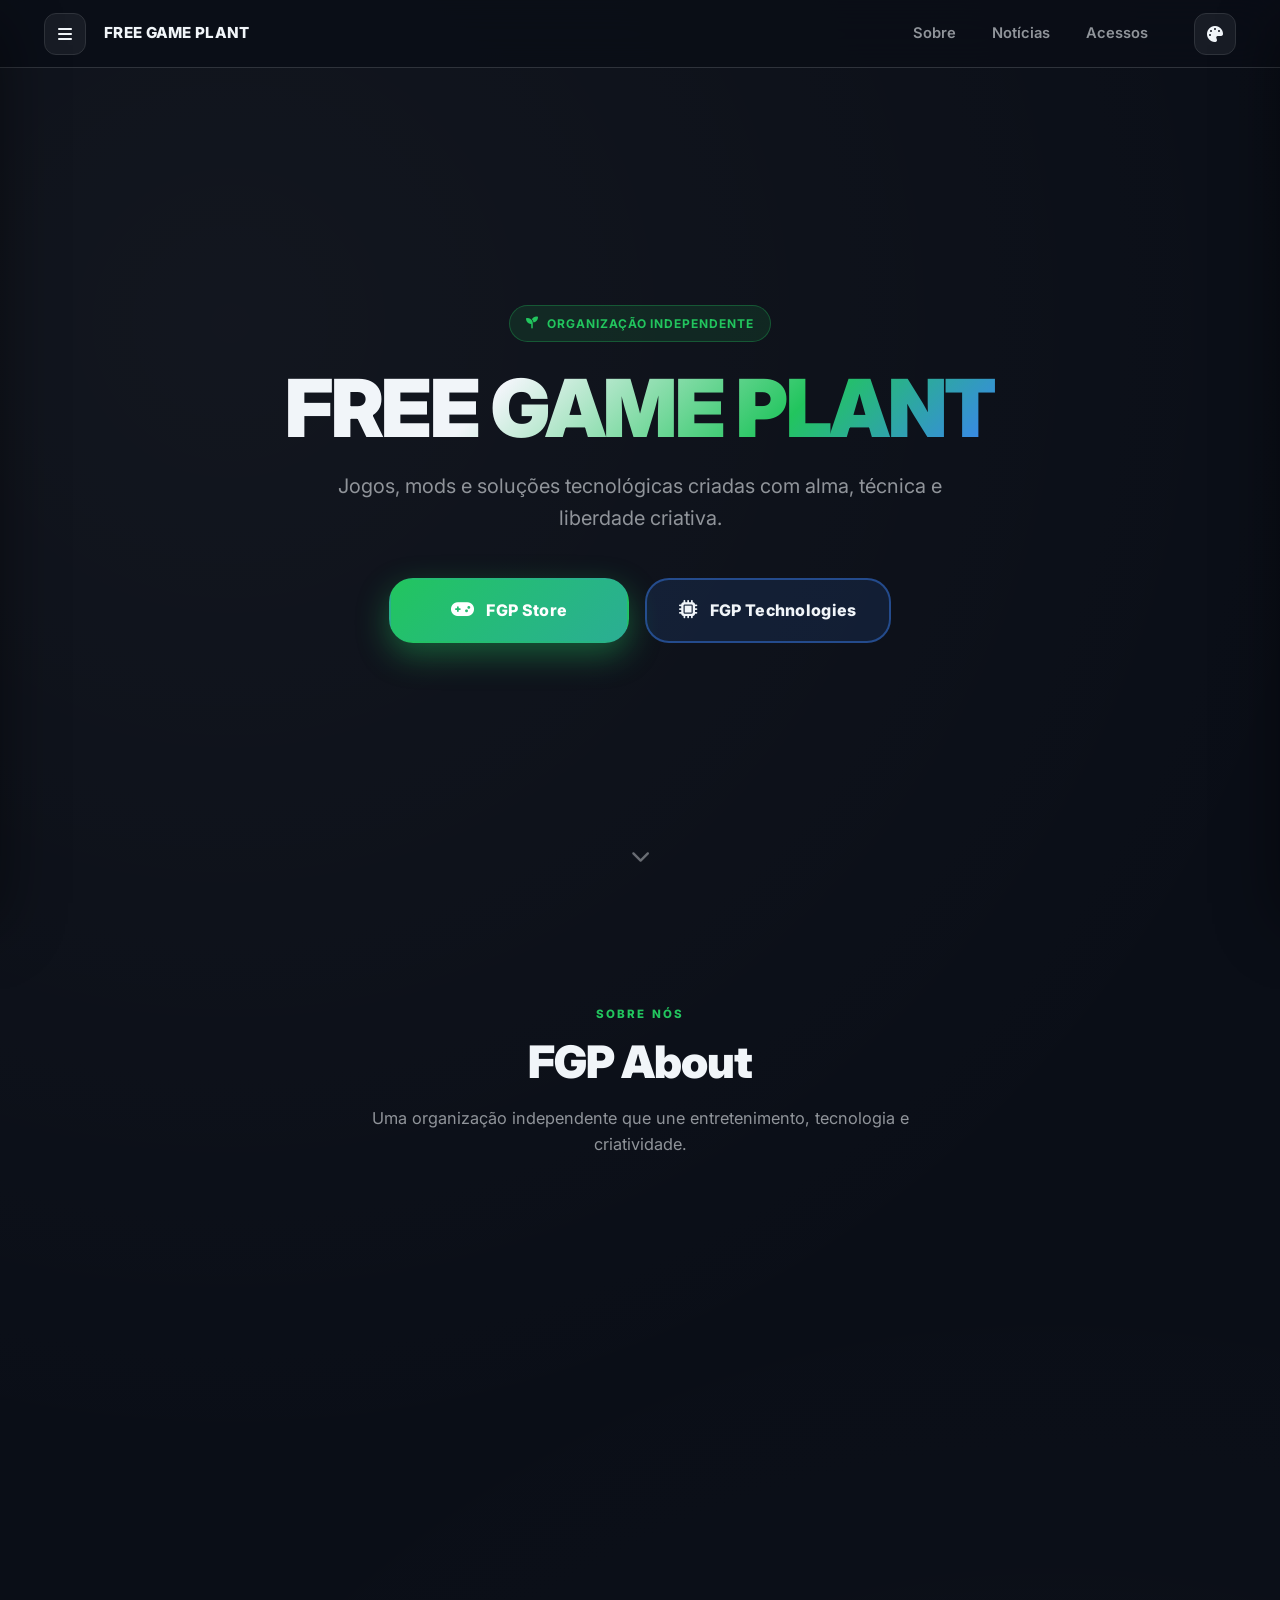
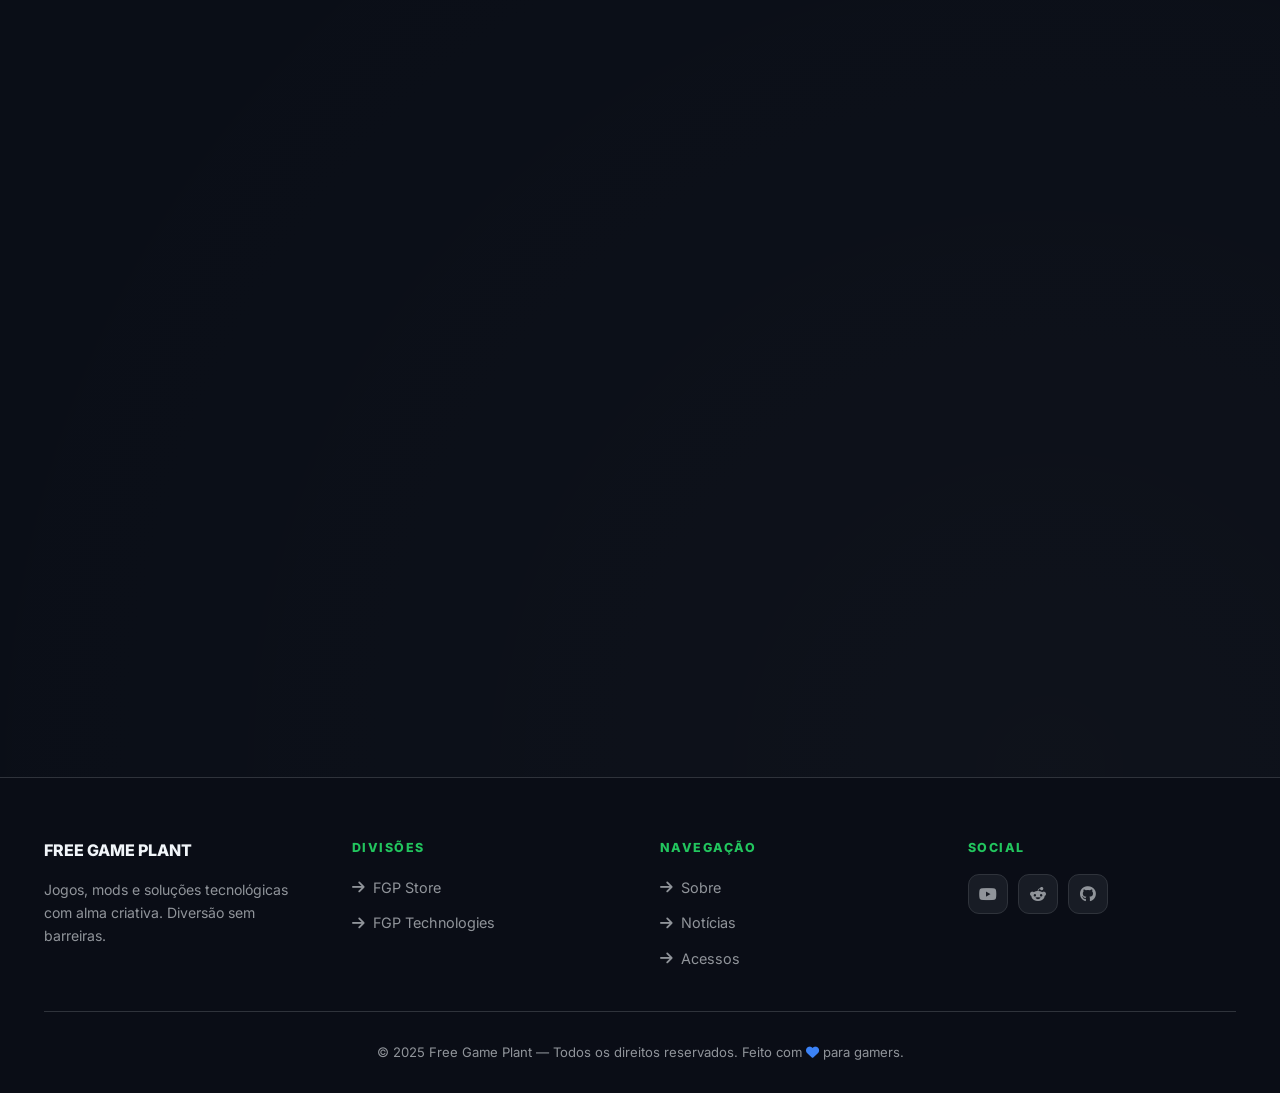
==== commit 9326ec18: "Update index.html" ====
--- a/index.html
+++ b/index.html
@@ -7,7 +7,7 @@
   <meta name="theme-color" content="#0a0e17" />
   <title>Free Game Plant — Início</title>
 
-  <link rel="icon" type="image/png" href="src/assets/images/lOGOFGP.png" />
+  <link rel="icon" type="image/png" href="assets/img/lOGOFGP.png" />
   <link rel="stylesheet" href="https://cdnjs.cloudflare.com/ajax/libs/font-awesome/6.4.0/css/all.min.css" />
   <link href="https://fonts.googleapis.com/css2?family=Inter:wght@300;400;500;600;700;800;900&display=swap" rel="stylesheet" />
 
